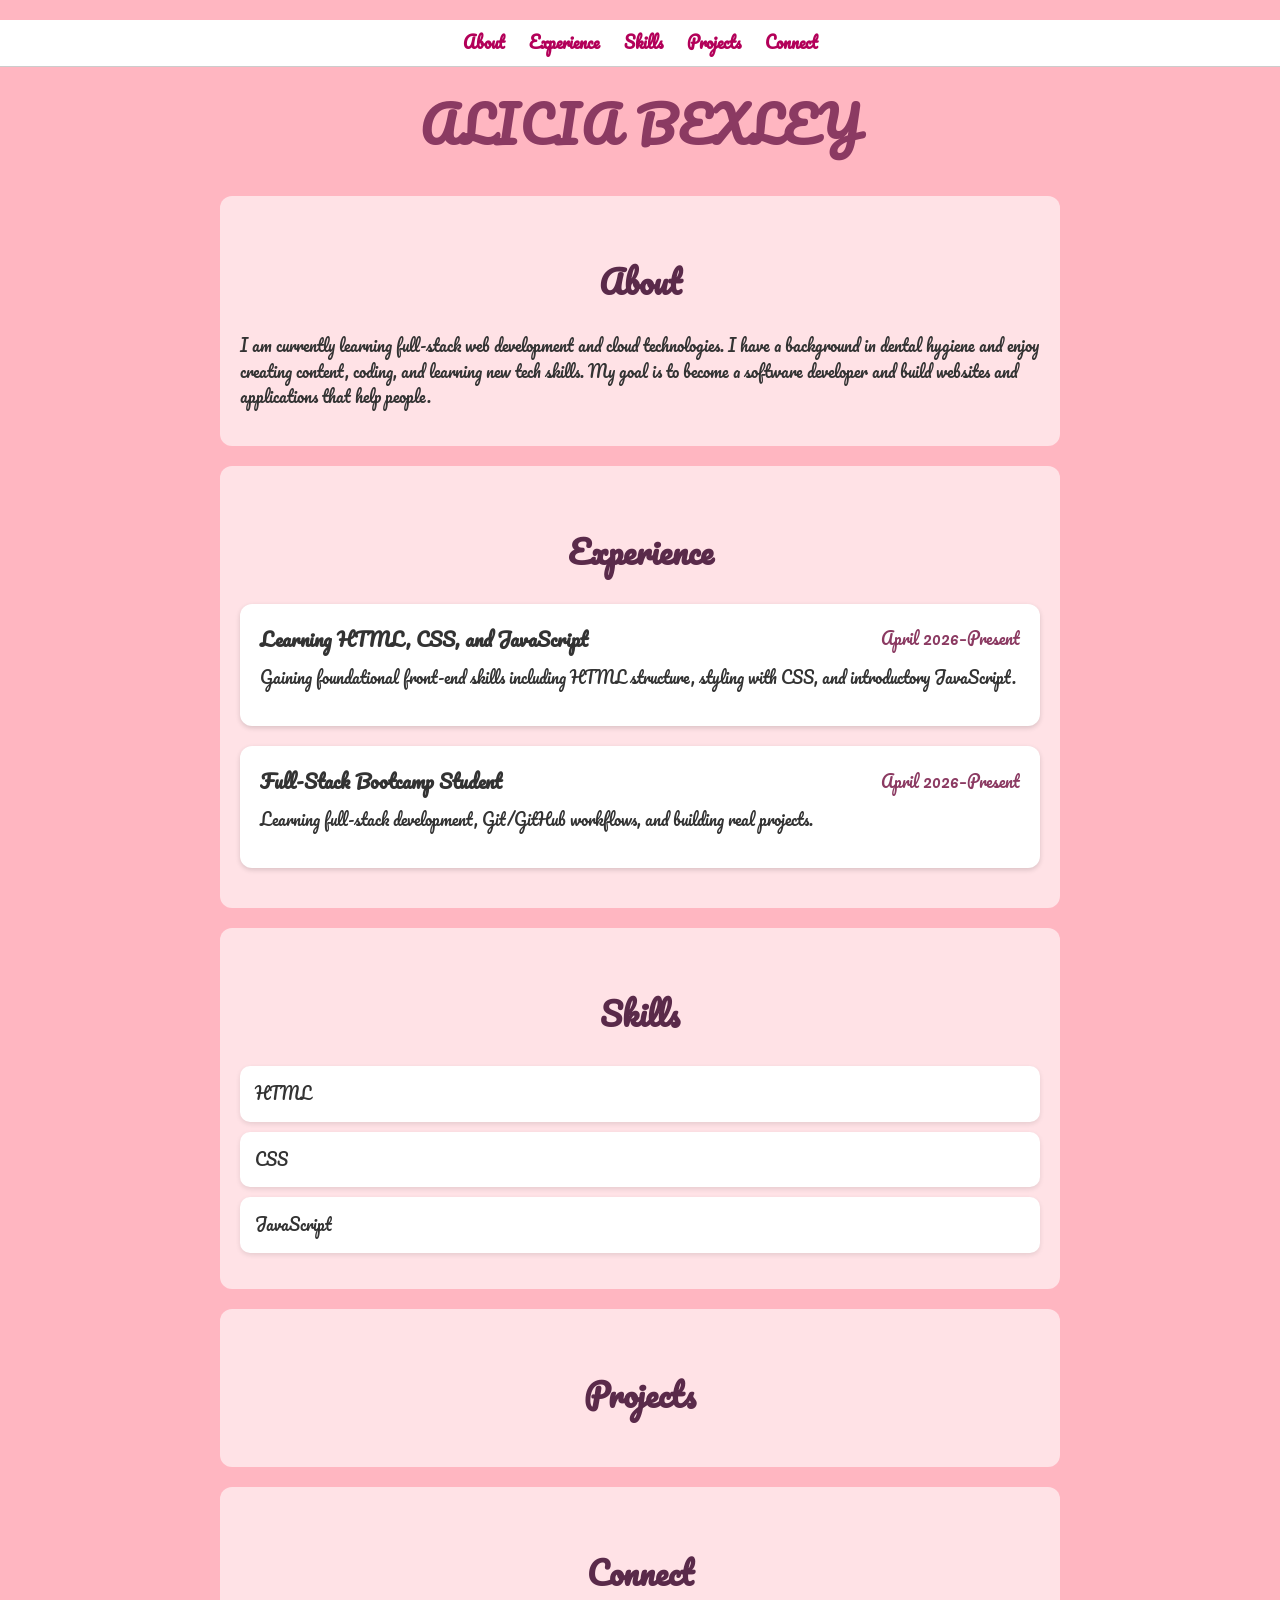
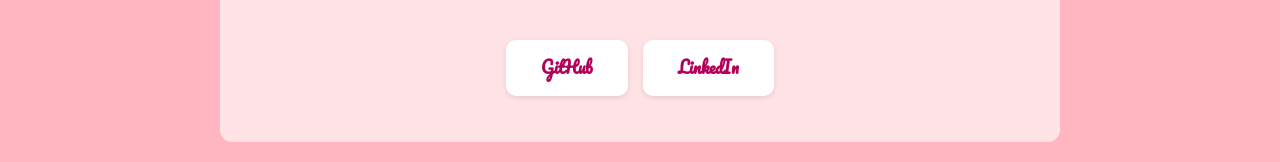
==== index.html @ 79ce957f "Merge pull request #2 from abexley/lesson-6 Lesson 6 Assignment" ====
<!DOCTYPE html>
<html lang="en">

<head>
    <title>Alicia Bexley's Portfolio</title>

    <meta charset="UTF-8">
    <meta name="viewport" content="width=device-width, initial-scale=1.0">
    <meta name="description" content="Portfolio webpage for Alicia Bexley">
    <link rel="stylesheet" href="css/index.css">
    <link href="https://fonts.googleapis.com/css2?family=Pacifico&display=swap" rel="stylesheet">
   

    
</head>

<body>

    <nav>
  <a href="#about">About</a>
  <a href="#experience">Experience</a>
  <a href="#skills">Skills</a>
  <a href="#projects">Projects</a>
  <a href="#connect">Connect</a>

</nav>
    
<h1>Alicia Bexley</h1>

    <section id="about">
        <h2>About</h2>
        <p>
            I am currently learning full-stack web development and cloud technologies.
            I have a background in dental hygiene and enjoy creating content, coding,
            and learning new tech skills. My goal is to become a software developer
            and build websites and applications that help people.
        </p>
    </section>

    <section id="experience">
  <h2>Experience</h2>

  <div class="experience-item">
    <div class="experience-top">
      <h3 class="job-title">Learning HTML, CSS, and JavaScript</h3>
      <span class="job-date">April 2026–Present</span>
    </div>
    <p class="job-description">
      Gaining foundational front-end skills including HTML structure, styling with CSS, and introductory JavaScript.
    </p>
  </div>

  <div class="experience-item">
    <div class="experience-top">
      <h3 class="job-title">Full-Stack Bootcamp Student</h3>
      <span class="job-date">April 2026–Present</span>
    </div>
    <p class="job-description">
      Learning full-stack development, Git/GitHub workflows, and building real projects.
    </p>
  </div>

    </section>

    <section id="skills">
        <h2>Skills</h2>
        <ul>
            <li>HTML</li>
            <li>CSS</li>
            <li>JavaScript</li>
          
        </ul>
    </section>

    <section id="projects">
        <h2>Projects</h2>

  <ul></ul>
</section>

    <section id="connect">
    <h2>Connect</h2>

    <ul>
        <li>
            <a href="https://github.com/abexley" target="_blank">
                GitHub
            </a>
        </li>
        <li>
            <a href="https://www.linkedin.com/in/alicia-bexley-3354b2248" target="_blank">
                LinkedIn
            </a>
        </li>
    </ul>
</section>


</body>

</html>
---- css/index.css ----
/* =========================
   GLOBAL STYLES
========================= */
html {
    scroll-behavior: smooth;
}

body {
    background-color: lightpink;
    color: #333;
    font-family: "Pacifico", cursive;
    margin: 0;
    padding: 0;
    line-height: 1.6;
}

/* =========================
   HEADINGS
========================= */

h1 {
    text-align: center;
    font-size: 3rem;
    font-weight: bold;
    color: #8b3a62;
    margin-top: 20px;
    font-family: "Pacifico", cursive;
    letter-spacing: 2px;
    text-transform: uppercase;
}

h2 {
    font-size: 2rem;
    font-weight: 600;
    color: #5a2a4a;
    margin-top: 40px;
    text-align: center;
}

/* =========================
   SECTIONS (spacing + layout)
========================= */

section {
    padding: 20px;
    margin: 20px auto;
    max-width: 800px;
    background-color: rgba(255, 255, 255, 0.6);
    border-radius: 12px;
}

/* =========================
   EXPERIENCE LIST STYLING
========================= */

ul {
    list-style-type: none;
    padding: 0;
}

ul li {
    background: white;
    margin-bottom: 10px;
    padding: 15px;
    border-radius: 10px;
    box-shadow: 0 2px 5px rgba(0,0,0,0.1);
}
/* =========================
   EXPERIENCE FLEXBOX LAYOUT
========================= */

.experience-item {
    background: white;
    padding: 20px;
    border-radius: 12px;
    margin-bottom: 20px;
    box-shadow: 0 2px 5px rgba(0,0,0,0.15);
}

/* Row layout: job title left, date right */
.experience-top {
    display: flex;
    justify-content: space-between;
    align-items: center;
}

/* Make title pretty */
.job-title {
    font-size: 1.2rem;
    font-weight: 700;
    margin: 0;
}

/* Make date align right */
.job-date {
    font-size: 1rem;
    color: #8b3a62;
}

/* Description under the flex row */
.job-description {
    margin-top: 10px;
    font-size: 1rem;
}
/* =========================
   LINKS (CONNECT SECTION)
========================= */

a {
    color: #b30059;
    text-decoration: none;
    font-weight: bold;
    margin: 5px;
}

a:hover {
    color: #ff2e93;
    text-decoration: underline;
}

/* =========================
   NAVIGATION BAR
========================= */

nav {
    text-align: center;
    margin: 20px 0;
}

nav a {
    margin: 0 10px;
}

nav {
    position: sticky;
    top: 0;
    background-color: white;
    padding: 10px;
    z-index: 1000;
    text-align: center;
    border-bottom: 1px solid #ccc;
}
/* =========================
   NAME STYLING (top of page)
========================= */


#connect {
    display: flex;
    flex-direction: column;
    align-items: center;
}

#connect a {
    margin: 10px;
    padding: 10px;
    background: white;
    border-radius: 8px;
}

#connect ul {
  display: flex;
  flex-direction: row;
  justify-content: center; /* centers items */
  gap: 15px; /* space between links */
  padding: 0;
  list-style: none;
}
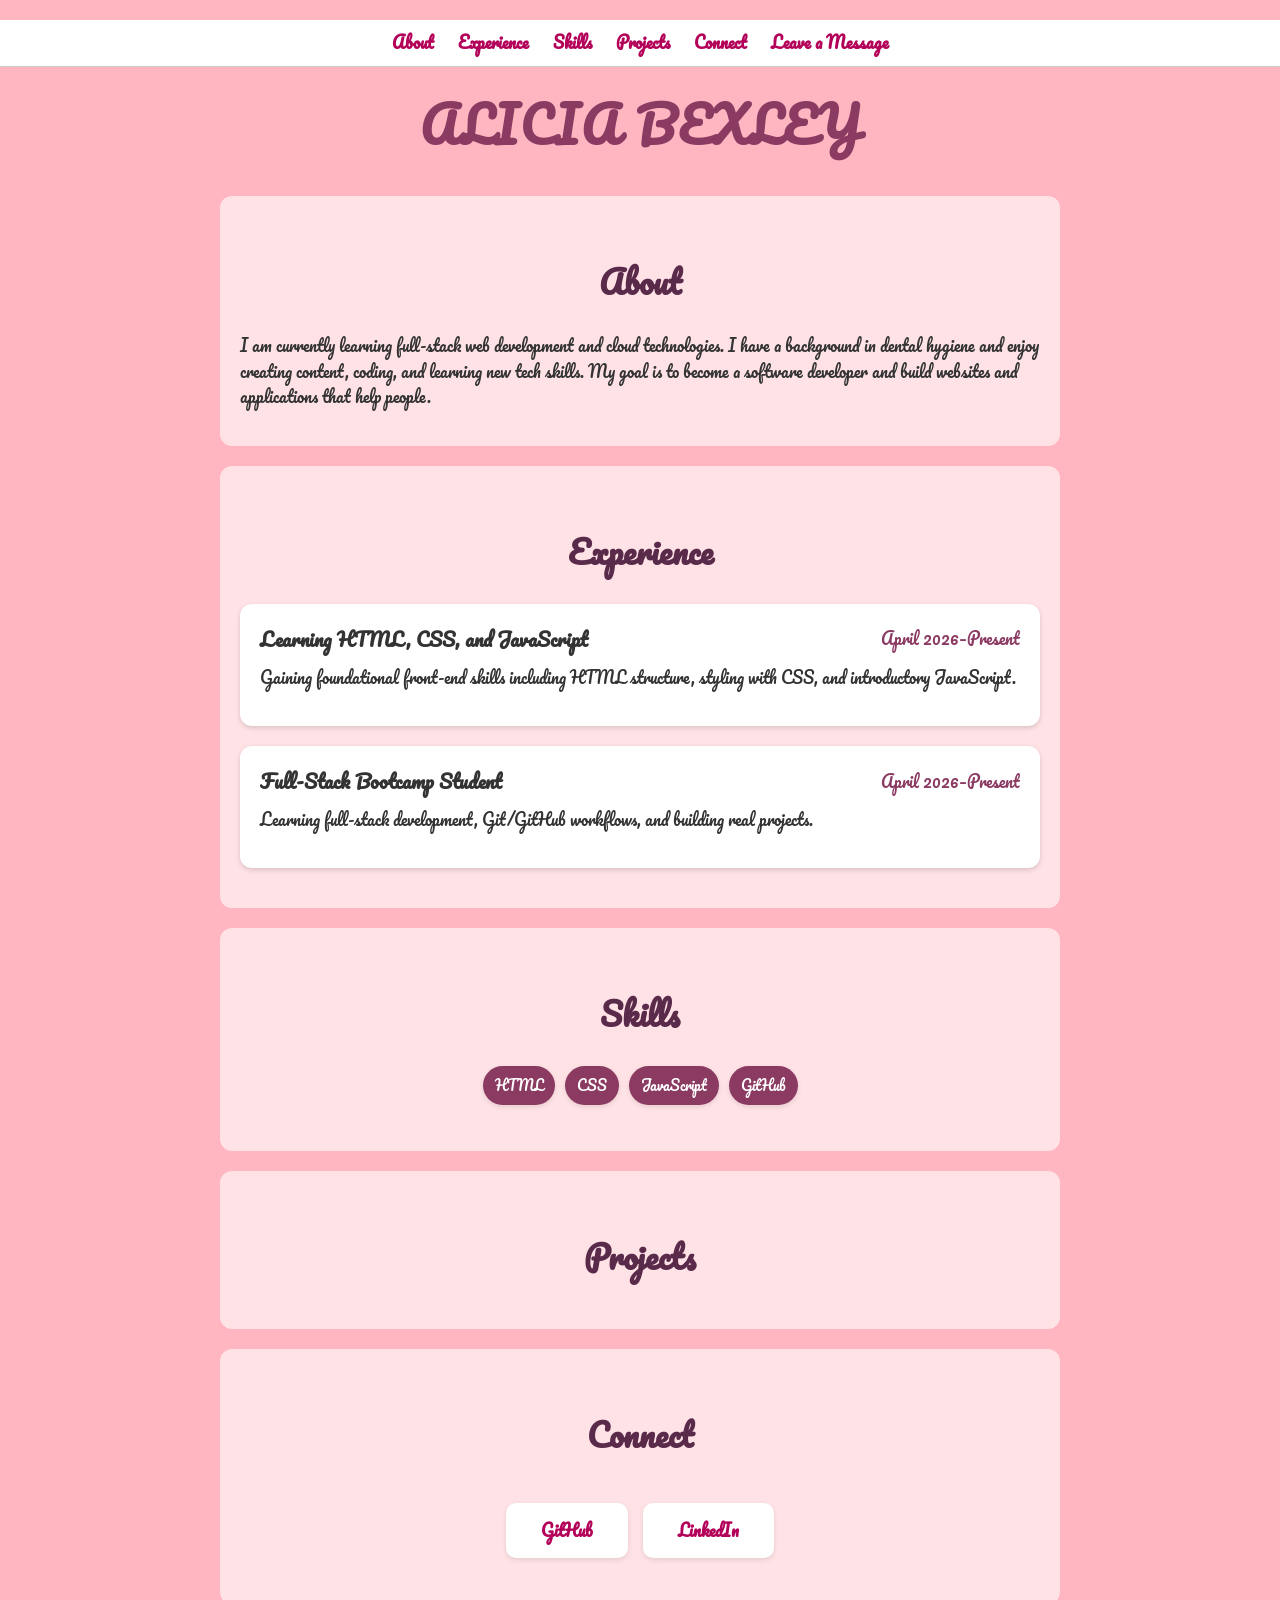
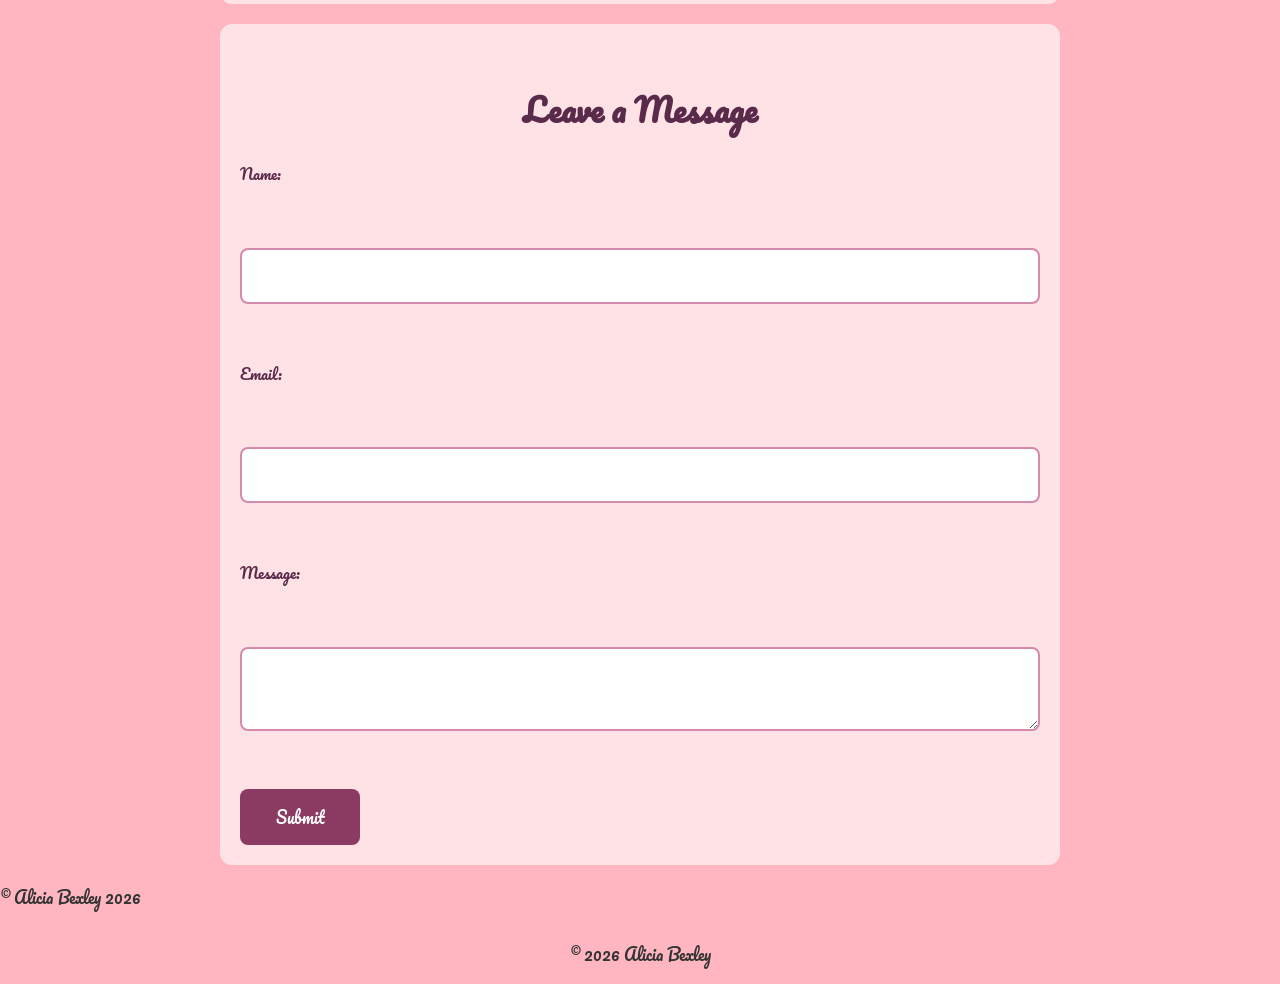
==== commit a11d5855: "add message form with edit and remove functionality" ====
--- a/index.html
+++ b/index.html
@@ -22,6 +22,7 @@
   <a href="#skills">Skills</a>
   <a href="#projects">Projects</a>
   <a href="#connect">Connect</a>
+  <a href="#leave-message">Leave a Message</a>
 
 </nav>
     
@@ -64,12 +65,7 @@
 
     <section id="skills">
         <h2>Skills</h2>
-        <ul>
-            <li>HTML</li>
-            <li>CSS</li>
-            <li>JavaScript</li>
-          
-        </ul>
+        <ul></ul>
     </section>
 
     <section id="projects">
@@ -95,7 +91,34 @@
     </ul>
 </section>
 
+<section id="leave-message">
+  <h2>Leave a Message</h2>
 
+  <form name="leave_message">
+    <label for="usersName">Name:</label><br>
+    <input type="text" name="usersName" id="usersName" required><br>
+
+    <label for="usersEmail">Email:</label><br>
+    <input type="email" name="usersEmail" id="usersEmail" required><br>
+
+    <label for="usersMessage">Message:</label><br>
+    <textarea name="usersMessage" id="usersMessage" required></textarea><br>
+
+    <button type="submit">Submit</button>
+  </form>
+</section>
+
+<section id="messages">
+  <h2>Messages</h2>
+  <ul></ul>
+</section>
+
+<script src="js/index.js"></script>
 </body>
+</html>
 
-</html>
+
+
+<footer id="connect">
+  <p>© 2026 Alicia Bexley</p>
+</footer>
--- a/css/index.css
+++ b/css/index.css
@@ -102,6 +102,31 @@
     margin-top: 10px;
     font-size: 1rem;
 }
+
+
+/* =========================
+   SKILLS LIST STYLING
+========================= */
+
+#skills ul {
+    display: flex;
+    flex-wrap: wrap;
+    justify-content: center;
+    gap: 10px;
+    padding: 0;
+    list-style: none;
+}
+
+/* =========================
+   SKILLS FLEXBOX STYLING
+========================= */
+#skills li {
+    background-color: #8b3a62;
+    color: white;
+    padding: 8px 12px;
+    border-radius: 20px;
+    font-size: 0.9rem;
+}
 /* =========================
    LINKS (CONNECT SECTION)
 ========================= */
@@ -167,5 +192,161 @@
   list-style: none;
 }
 
-
-
+/* =====================
+   MEDIA QUERIES
+===================== */
+@media (max-width: 600px) {
+    #skills ul {
+        justify-content: center;
+        gap: 8px;
+    }
+
+    #skills li {
+        font-size: 0.8rem;
+        padding: 6px 10px;
+    }
+}
+/* =========================
+   MESSAGE FORM STYLING
+========================= */
+#leave-message form {
+  display: flex;
+  flex-direction: column;
+  gap: 16px;
+}
+
+#leave-message label {
+  font-size: 0.95rem;
+  color: #5a2a4a;
+  margin-bottom: 4px;
+  display: block;
+}
+
+#leave-message input,
+#leave-message textarea {
+  width: 100%;
+  padding: 12px 14px;
+  border: 2px solid #d48aad;
+  border-radius: 8px;
+  font-family: "Pacifico", cursive;
+  font-size: 1rem;
+  background-color: #fff;
+  color: #333;
+  box-sizing: border-box;
+  transition: border-color 0.2s ease;
+}
+
+#messages input:focus,
+#messages textarea:focus {
+  outline: none;
+  border-color: #8b3a62;
+}
+
+#messages textarea {
+  min-height: 120px;
+  resize: vertical;
+}
+
+#leave-message form button[type="submit"] {
+  align-self: flex-start;
+  background-color: #8b3a62;
+  color: white;
+  border: none;
+  border-radius: 8px;
+  padding: 14px 28px;
+  font-family: "Pacifico", cursive;
+  font-size: 1rem;
+  cursor: pointer;
+  transition: background-color 0.2s ease;
+  min-width: 120px;
+  min-height: 48px;
+}
+
+#messages form button[type="submit"]:hover {
+  background-color: #b30059;
+}
+
+/* =========================
+   MESSAGE LIST ENTRIES
+========================= */
+#messages ul li {
+  display: flex;
+  flex-wrap: wrap;
+  align-items: center;
+  gap: 10px;
+  justify-content: space-between;
+}
+
+#messages ul li a {
+  font-weight: bold;
+  color: #8b3a62;
+}
+
+#messages ul li span {
+  flex: 1;
+  min-width: 100px;
+}
+
+#messages ul li button {
+  background-color: #c0395a;
+  color: white;
+  border: none;
+  border-radius: 6px;
+  padding: 8px 16px;
+  font-size: 0.9rem;
+  cursor: pointer;
+  min-width: 80px;
+  min-height: 44px;
+  transition: background-color 0.2s ease;
+  font-family: "Pacifico", cursive;
+}
+
+#messages ul li button:hover {
+  background-color: #8b0000;
+}
+
+/* =========================
+   MEDIA QUERIES — FORM
+========================= */
+@media (max-width: 600px) {
+  #messages input,
+  #messages textarea {
+    font-size: 1rem;   /* To prevent the iOS auto-zoom (must be ≥16px equivalent) */
+    padding: 14px;
+  }
+
+  #messages form button[type="submit"] {
+    width: 100%;
+    padding: 16px;
+    font-size: 1.1rem;
+  }
+
+  #messages ul li button {
+    width: 100%;
+    padding: 12px;
+    font-size: 1rem;
+  }
+}
+/* =========================
+   EDIT BUTTON & INLINE EDIT
+========================= */
+/* Edit input field */
+#messages ul li input.edit-input {
+  flex: 1;
+  padding: 6px 10px;
+  border: 2px solid #d48aad;
+  border-radius: 6px;
+  font-family: "Pacifico", cursive;
+  font-size: 0.9rem;
+  color: #333;
+  min-width: 100px;
+}
+
+/* Edit button */
+#messages ul li button:first-of-type {
+  background-color: #8b3a62;
+}
+
+#messages ul li button:first-of-type:hover {
+  background-color: #5a2a4a;
+}
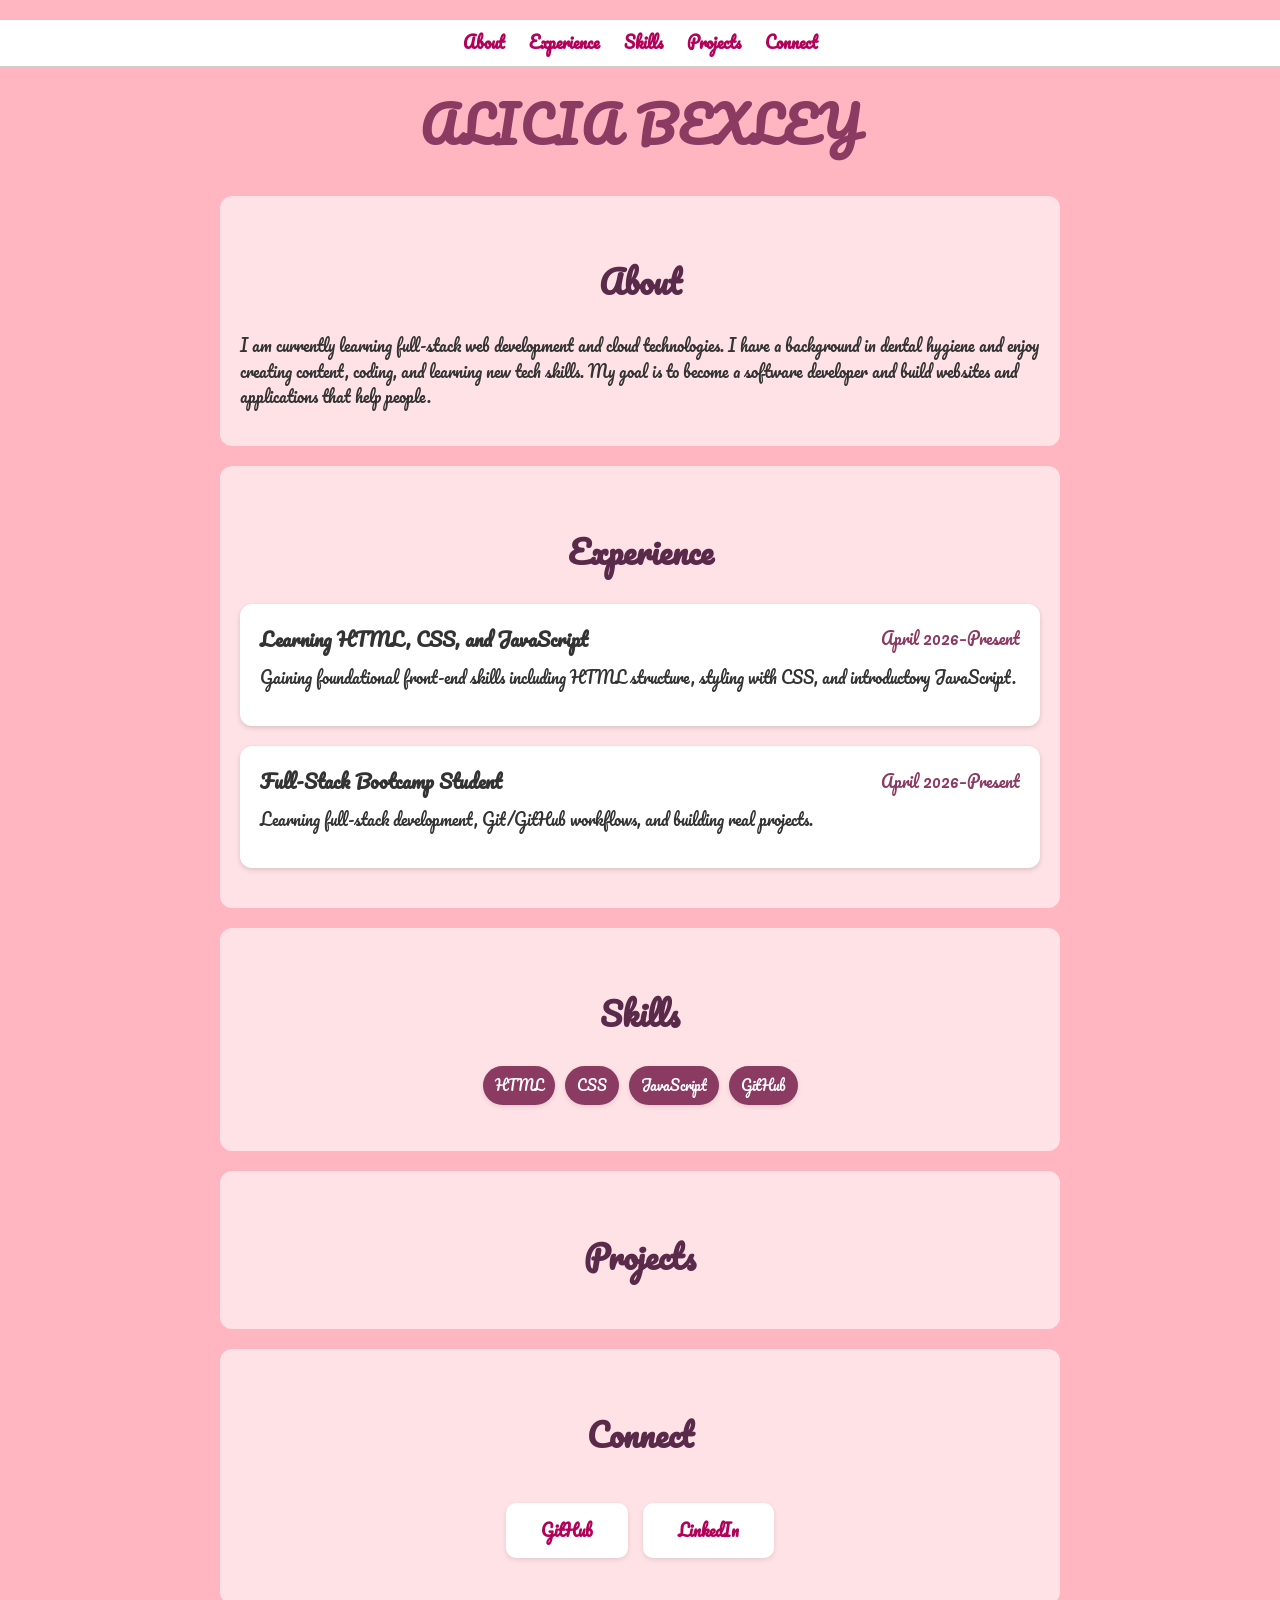
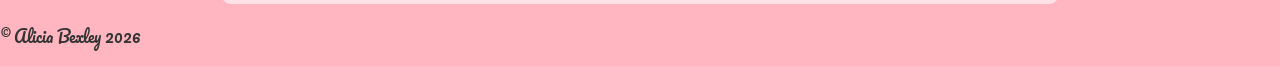
==== commit f1bd55ad: "Merge pull request #3 from abexley/lesson-7 Lesson 7" ====
--- a/index.html
+++ b/index.html
@@ -22,7 +22,6 @@
   <a href="#skills">Skills</a>
   <a href="#projects">Projects</a>
   <a href="#connect">Connect</a>
-  <a href="#leave-message">Leave a Message</a>
 
 </nav>
     
@@ -65,7 +64,7 @@
 
     <section id="skills">
         <h2>Skills</h2>
-        <ul></ul>
+      <ul></ul>
     </section>
 
     <section id="projects">
@@ -91,34 +90,7 @@
     </ul>
 </section>
 
-<section id="leave-message">
-  <h2>Leave a Message</h2>
-
-  <form name="leave_message">
-    <label for="usersName">Name:</label><br>
-    <input type="text" name="usersName" id="usersName" required><br>
-
-    <label for="usersEmail">Email:</label><br>
-    <input type="email" name="usersEmail" id="usersEmail" required><br>
-
-    <label for="usersMessage">Message:</label><br>
-    <textarea name="usersMessage" id="usersMessage" required></textarea><br>
-
-    <button type="submit">Submit</button>
-  </form>
-</section>
-
-<section id="messages">
-  <h2>Messages</h2>
-  <ul></ul>
-</section>
-
 <script src="js/index.js"></script>
 </body>
 </html>
 
-
-
-<footer id="connect">
-  <p>© 2026 Alicia Bexley</p>
-</footer>
--- a/css/index.css
+++ b/css/index.css
@@ -102,8 +102,6 @@
     margin-top: 10px;
     font-size: 1rem;
 }
-
-
 /* =========================
    SKILLS LIST STYLING
 ========================= */
@@ -206,147 +204,4 @@
         padding: 6px 10px;
     }
 }
-/* =========================
-   MESSAGE FORM STYLING
-========================= */
-#leave-message form {
-  display: flex;
-  flex-direction: column;
-  gap: 16px;
-}
-
-#leave-message label {
-  font-size: 0.95rem;
-  color: #5a2a4a;
-  margin-bottom: 4px;
-  display: block;
-}
-
-#leave-message input,
-#leave-message textarea {
-  width: 100%;
-  padding: 12px 14px;
-  border: 2px solid #d48aad;
-  border-radius: 8px;
-  font-family: "Pacifico", cursive;
-  font-size: 1rem;
-  background-color: #fff;
-  color: #333;
-  box-sizing: border-box;
-  transition: border-color 0.2s ease;
-}
-
-#messages input:focus,
-#messages textarea:focus {
-  outline: none;
-  border-color: #8b3a62;
-}
-
-#messages textarea {
-  min-height: 120px;
-  resize: vertical;
-}
-
-#leave-message form button[type="submit"] {
-  align-self: flex-start;
-  background-color: #8b3a62;
-  color: white;
-  border: none;
-  border-radius: 8px;
-  padding: 14px 28px;
-  font-family: "Pacifico", cursive;
-  font-size: 1rem;
-  cursor: pointer;
-  transition: background-color 0.2s ease;
-  min-width: 120px;
-  min-height: 48px;
-}
-
-#messages form button[type="submit"]:hover {
-  background-color: #b30059;
-}
-
-/* =========================
-   MESSAGE LIST ENTRIES
-========================= */
-#messages ul li {
-  display: flex;
-  flex-wrap: wrap;
-  align-items: center;
-  gap: 10px;
-  justify-content: space-between;
-}
-
-#messages ul li a {
-  font-weight: bold;
-  color: #8b3a62;
-}
-
-#messages ul li span {
-  flex: 1;
-  min-width: 100px;
-}
-
-#messages ul li button {
-  background-color: #c0395a;
-  color: white;
-  border: none;
-  border-radius: 6px;
-  padding: 8px 16px;
-  font-size: 0.9rem;
-  cursor: pointer;
-  min-width: 80px;
-  min-height: 44px;
-  transition: background-color 0.2s ease;
-  font-family: "Pacifico", cursive;
-}
-
-#messages ul li button:hover {
-  background-color: #8b0000;
-}
-
-/* =========================
-   MEDIA QUERIES — FORM
-========================= */
-@media (max-width: 600px) {
-  #messages input,
-  #messages textarea {
-    font-size: 1rem;   /* To prevent the iOS auto-zoom (must be ≥16px equivalent) */
-    padding: 14px;
-  }
-
-  #messages form button[type="submit"] {
-    width: 100%;
-    padding: 16px;
-    font-size: 1.1rem;
-  }
-
-  #messages ul li button {
-    width: 100%;
-    padding: 12px;
-    font-size: 1rem;
-  }
-}
-/* =========================
-   EDIT BUTTON & INLINE EDIT
-========================= */
-/* Edit input field */
-#messages ul li input.edit-input {
-  flex: 1;
-  padding: 6px 10px;
-  border: 2px solid #d48aad;
-  border-radius: 6px;
-  font-family: "Pacifico", cursive;
-  font-size: 0.9rem;
-  color: #333;
-  min-width: 100px;
-}
-
-/* Edit button */
-#messages ul li button:first-of-type {
-  background-color: #8b3a62;
-}
-
-#messages ul li button:first-of-type:hover {
-  background-color: #5a2a4a;
-}
+
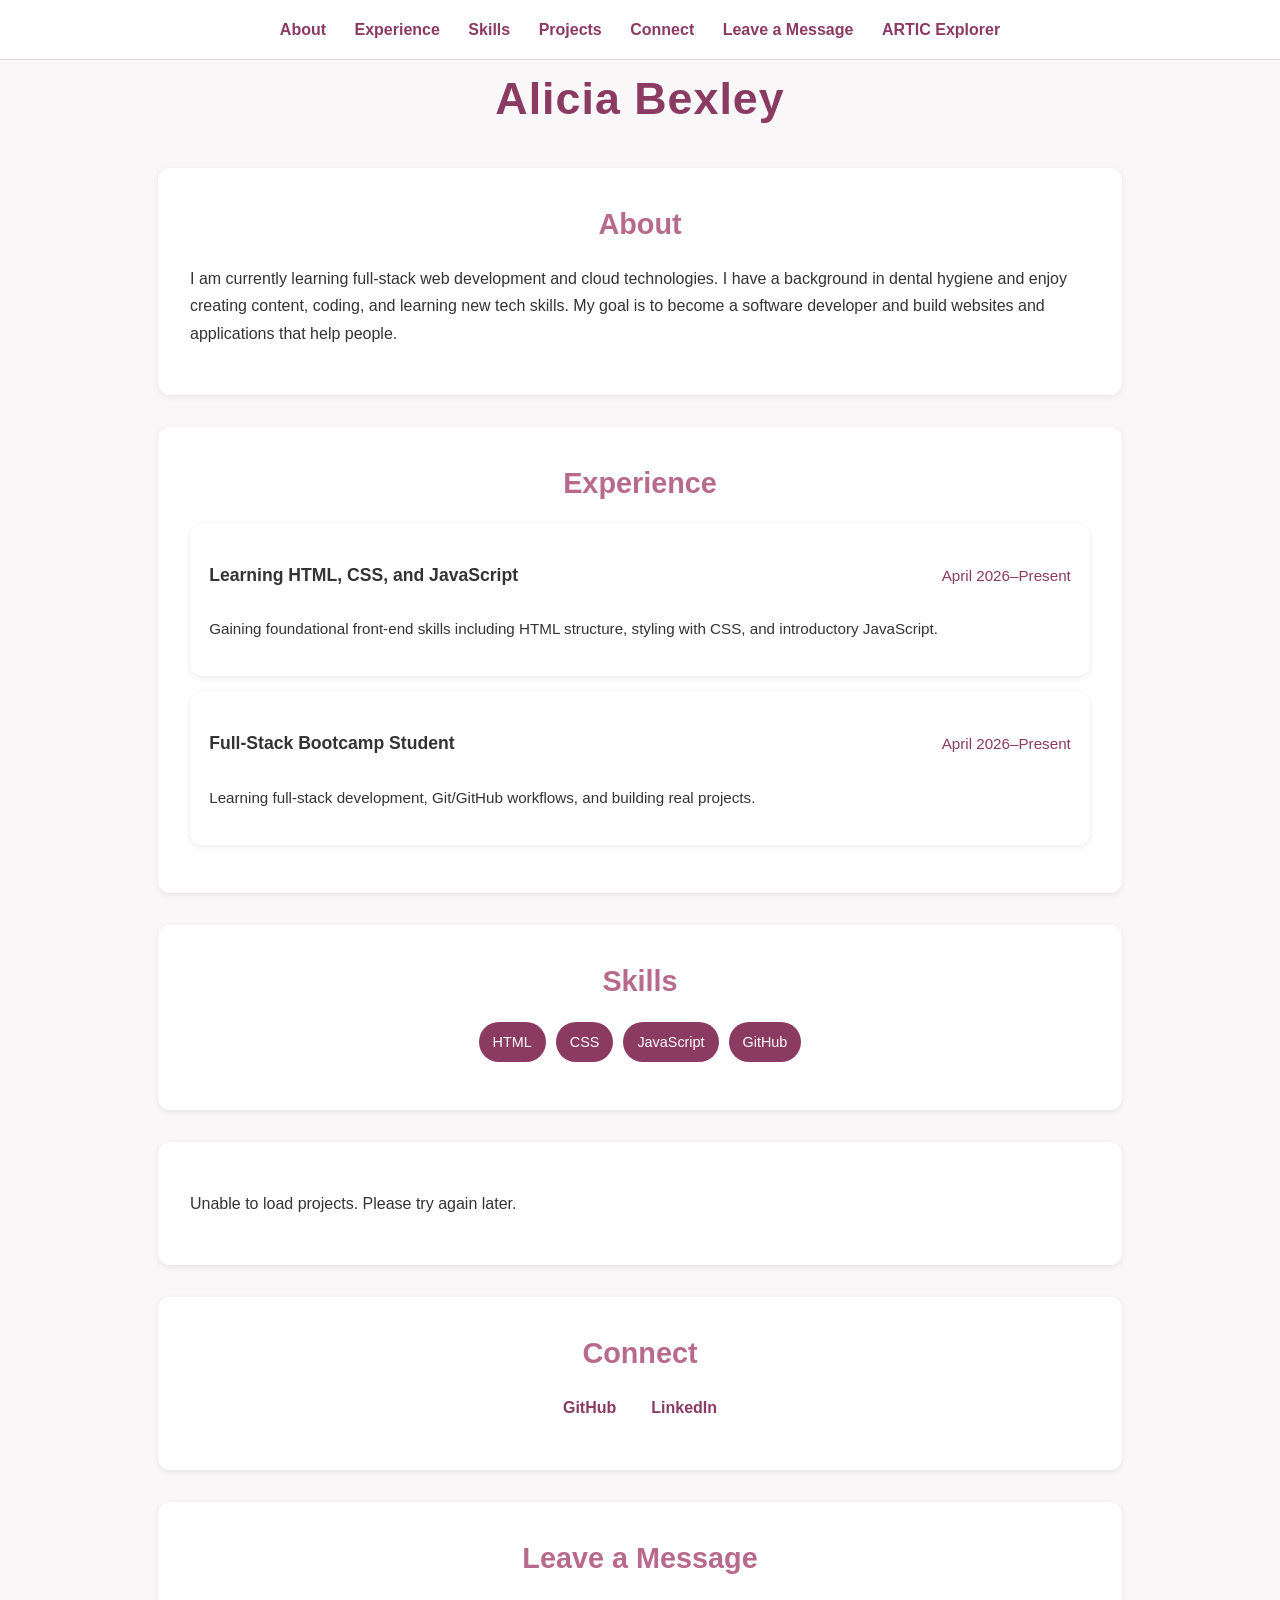
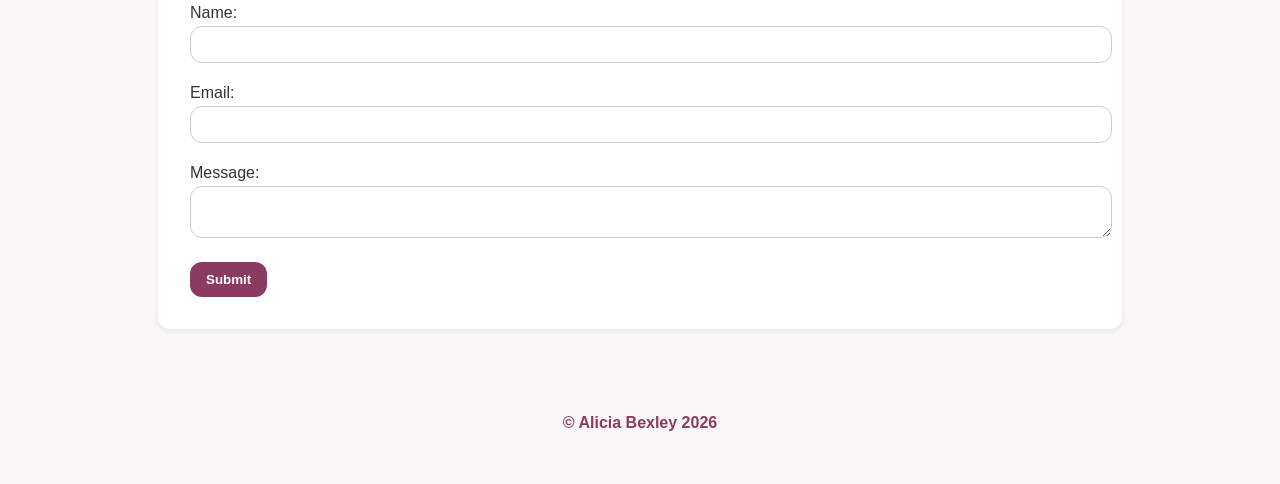
==== commit 9dab1c57: "Complete ARTIC Explorer project" ====
--- a/index.html
+++ b/index.html
@@ -22,6 +22,9 @@
   <a href="#skills">Skills</a>
   <a href="#projects">Projects</a>
   <a href="#connect">Connect</a>
+  <a href="#leave-message">Leave a Message</a>
+  <a href="artic-explorer/index.html">ARTIC Explorer</a>
+
 
 </nav>
     
@@ -90,6 +93,28 @@
     </ul>
 </section>
 
+<section id="leave-message">
+    <h2>Leave a Message</h2>
+
+    <form name="leave_message">
+        <label for="usersName">Name:</label>
+        <input type="text" name="usersName" required>
+
+        <label for="usersEmail">Email:</label>
+        <input type="email" name="usersEmail" required>
+
+        <label for="usersMessage">Message:</label>
+        <textarea name="usersMessage" required></textarea>
+
+        <button type="submit">Submit</button>
+    </form>
+</section>
+
+<section id="messages">
+    <h2>Messages</h2>
+    <ul></ul>
+</section>
+
 <script src="js/index.js"></script>
 </body>
 </html>
--- a/css/index.css
+++ b/css/index.css
@@ -1,207 +1,298 @@
-/* =========================
-   GLOBAL STYLES
-========================= */
+/* =========================================================
+    Color and Font Settings
+   ========================================================= */
+:root {
+    --bg: #faf7f9;
+    --card-bg: #ffffff;
+    --accent: #8b3a62;
+    --accent-light: #b86a8c;
+    --text: #333;
+    --radius: 12px;
+    --shadow: 0 2px 6px rgba(0,0,0,0.08);
+    --max-width: 900px;
+
+    --font-body: "Inter", sans-serif;
+    --font-heading: "Poppins", sans-serif;
+}
+
+/* =========================================================
+    BASE STYLES
+   ========================================================= */
 html {
     scroll-behavior: smooth;
 }
 
 body {
-    background-color: lightpink;
-    color: #333;
-    font-family: "Pacifico", cursive;
     margin: 0;
     padding: 0;
-    line-height: 1.6;
-}
-
-/* =========================
-   HEADINGS
-========================= */
+    background: var(--bg);
+    color: var(--text);
+    font-family: var(--font-body);
+    line-height: 1.7;
+}
+
+/* =========================================================
+   TYPOGRAPHY
+   ========================================================= */
+h1, h2 {
+    text-align: center;
+    margin: 0 0 1rem;
+    font-family: var(--font-heading);
+    font-weight: 700;
+}
 
 h1 {
-    text-align: center;
-    font-size: 3rem;
-    font-weight: bold;
-    color: #8b3a62;
-    margin-top: 20px;
-    font-family: "Pacifico", cursive;
-    letter-spacing: 2px;
-    text-transform: uppercase;
+    font-size: 2.8rem;
+    color: var(--accent);
+    letter-spacing: 1px;
 }
 
 h2 {
-    font-size: 2rem;
-    font-weight: 600;
-    color: #5a2a4a;
-    margin-top: 40px;
-    text-align: center;
-}
-
-/* =========================
-   SECTIONS (spacing + layout)
-========================= */
-
-section {
-    padding: 20px;
-    margin: 20px auto;
-    max-width: 800px;
-    background-color: rgba(255, 255, 255, 0.6);
-    border-radius: 12px;
-}
-
-/* =========================
-   EXPERIENCE LIST STYLING
-========================= */
-
-ul {
-    list-style-type: none;
-    padding: 0;
-}
-
-ul li {
-    background: white;
-    margin-bottom: 10px;
-    padding: 15px;
-    border-radius: 10px;
-    box-shadow: 0 2px 5px rgba(0,0,0,0.1);
-}
-/* =========================
-   EXPERIENCE FLEXBOX LAYOUT
-========================= */
-
-.experience-item {
-    background: white;
-    padding: 20px;
-    border-radius: 12px;
-    margin-bottom: 20px;
-    box-shadow: 0 2px 5px rgba(0,0,0,0.15);
-}
-
-/* Row layout: job title left, date right */
-.experience-top {
-    display: flex;
-    justify-content: space-between;
-    align-items: center;
-}
-
-/* Make title pretty */
-.job-title {
-    font-size: 1.2rem;
-    font-weight: 700;
-    margin: 0;
-}
-
-/* Make date align right */
-.job-date {
-    font-size: 1rem;
-    color: #8b3a62;
-}
-
-/* Description under the flex row */
-.job-description {
-    margin-top: 10px;
-    font-size: 1rem;
-}
-/* =========================
-   SKILLS LIST STYLING
-========================= */
-
-#skills ul {
-    display: flex;
-    flex-wrap: wrap;
-    justify-content: center;
-    gap: 10px;
-    padding: 0;
-    list-style: none;
-}
-
-/* =========================
-   SKILLS FLEXBOX STYLING
-========================= */
-#skills li {
-    background-color: #8b3a62;
-    color: white;
-    padding: 8px 12px;
-    border-radius: 20px;
-    font-size: 0.9rem;
-}
-/* =========================
-   LINKS (CONNECT SECTION)
-========================= */
-
-a {
-    color: #b30059;
-    text-decoration: none;
-    font-weight: bold;
-    margin: 5px;
-}
-
-a:hover {
-    color: #ff2e93;
-    text-decoration: underline;
-}
-
-/* =========================
-   NAVIGATION BAR
-========================= */
-
-nav {
-    text-align: center;
-    margin: 20px 0;
-}
-
-nav a {
-    margin: 0 10px;
-}
-
+    font-size: 1.8rem;
+    color: var(--accent-light);
+}
+
+/* =========================================================
+   NAVIGATION 
+   ========================================================= */
 nav {
     position: sticky;
     top: 0;
-    background-color: white;
+    background: white;
+    padding: 1rem;
+    border-bottom: 1px solid #ddd;
+    text-align: center;
+    z-index: 100;
+}
+
+nav a {
+    margin: 0 12px;
+    color: var(--accent);
+    font-weight: 600;
+    text-decoration: none;
+}
+
+nav a:hover {
+    color: var(--accent-light);
+}
+
+/* =========================================================
+   SECTION LAYOUT 
+   ========================================================= */
+section {
+    max-width: var(--max-width);
+    margin: 2rem auto;
+    padding: 2rem;
+    background: var(--card-bg);
+    border-radius: var(--radius);
+    box-shadow: var(--shadow);
+}
+
+/* =========================================================
+   ABOUT SECTION (
+   ========================================================= */
+.profile-wrapper {
+    display: flex;
+    justify-content: center;
+    margin-bottom: 1rem;
+}
+
+.profile-wrapper img {
+    width: 160px;
+    height: 160px;
+    border-radius: 50%;
+    object-fit: cover;
+    border: 4px solid var(--accent);
+    box-shadow: var(--shadow);
+}
+
+/* =========================================================
+   EXPERIENCE SECTION 
+   ========================================================= */
+.experience-item {
+    background: var(--card-bg);
+    padding: 1.2rem;
+    border-radius: var(--radius);
+    box-shadow: var(--shadow);
+    margin-bottom: 1rem;
+}
+
+.experience-top {
+    display: flex;
+    justify-content: space-between;
+    align-items: center;
+}
+
+.job-title {
+    font-weight: 600;
+    font-size: 1.1rem;
+}
+
+.job-date {
+    color: var(--accent);
+    font-size: 0.95rem;
+}
+
+.job-description {
+    margin-top: 0.5rem;
+    font-size: 0.95rem;
+}
+
+/* =========================================================
+   SKILLS SECTION 
+   ========================================================= */
+#skills ul {
+    display: flex;
+    flex-wrap: wrap;
+    gap: 10px;
+    justify-content: center;
+    padding: 0;
+    list-style: none;
+}
+
+#skills li {
+    background: var(--accent);
+    color: white;
+    padding: 8px 14px;
+    border-radius: 20px;
+    font-size: 0.9rem;
+}
+
+/* =========================================================
+   PROJECTS SECTION (Rubric: API inserts repos)
+   ========================================================= */
+#projects ul {
+    list-style: none;
+    padding: 0;
+    display: flex;
+    flex-wrap: wrap;
+    gap: 1.2rem;
+    justify-content: center;
+}
+
+#projects li {
+    width: 260px;
+    background: var(--card-bg);
+    border-radius: var(--radius);
+    padding: 1rem;
+    box-shadow: var(--shadow);
+    transition: 0.2s ease;
+}
+
+#projects li:hover {
+    transform: translateY(-4px);
+    box-shadow: 0 4px 12px rgba(0,0,0,0.12);
+}
+
+#projects a {
+    color: #0366d6;
+    font-weight: 600;
+    text-decoration: none;
+}
+
+#projects a:hover {
+    text-decoration: underline;
+}
+
+/* =========================================================
+   LEAVE A MESSAGE SECTION 
+   ========================================================= */
+form input,
+form textarea {
+    width: 100%;
     padding: 10px;
-    z-index: 1000;
+    border-radius: var(--radius);
+    border: 1px solid #ccc;
+    margin-bottom: 1rem;
+    font-family: var(--font-body);
+}
+
+form button {
+    background: var(--accent);
+    color: white;
+    padding: 10px 16px;
+    border: none;
+    border-radius: var(--radius);
+    cursor: pointer;
+    font-weight: 600;
+}
+
+form button:hover {
+    background: var(--accent-light);
+}
+
+#messages-list {
+    list-style: none;
+    padding: 0;
+    margin-top: 1.5rem;
+}
+
+.message-item {
+    background: var(--card-bg);
+    padding: 1rem;
+    border-radius: var(--radius);
+    box-shadow: var(--shadow);
+    margin-bottom: 1rem;
+}
+
+.message-item a {
+    color: var(--accent);
+    font-weight: 600;
+}
+
+.message-item button {
+    margin-top: 0.5rem;
+    background: #d9534f;
+    color: white;
+    border: none;
+    padding: 6px 10px;
+    border-radius: var(--radius);
+    cursor: pointer;
+}
+
+.message-item button:hover {
+    background: #c9302c;
+}
+
+/* =========================================================
+   CONNECT SECTION 
+   ========================================================= */
+#connect ul {
+    display: flex;
+    justify-content: center;
+    gap: 15px;
+    padding: 0;
+    list-style: none;
+}
+
+#connect a {
+    background: white;
+    padding: 10px;
+    border-radius: var(--radius);
+    color: var(--accent);
+    font-weight: 600;
+    text-decoration: none;
+}
+
+#connect a:hover {
+    color: var(--accent-light);
+}
+
+/* =========================================================
+   FOOTER 
+   ========================================================= */
+footer {
     text-align: center;
-    border-bottom: 1px solid #ccc;
-}
-/* =========================
-   NAME STYLING (top of page)
-========================= */
-
-
-#connect {
-    display: flex;
-    flex-direction: column;
-    align-items: center;
-}
-
-#connect a {
-    margin: 10px;
-    padding: 10px;
-    background: white;
-    border-radius: 8px;
-}
-
-#connect ul {
-  display: flex;
-  flex-direction: row;
-  justify-content: center; /* centers items */
-  gap: 15px; /* space between links */
-  padding: 0;
-  list-style: none;
-}
-
-/* =====================
-   MEDIA QUERIES
-===================== */
+    padding: 2rem;
+    color: var(--accent);
+    font-weight: 600;
+}
+
+/* =========================================================
+   RESPONSIVE DESIGN
+   ========================================================= */
 @media (max-width: 600px) {
-    #skills ul {
-        justify-content: center;
-        gap: 8px;
-    }
-
-    #skills li {
-        font-size: 0.8rem;
-        padding: 6px 10px;
-    }
-}
-
+    h1 { font-size: 2.2rem; }
+    section { padding: 1.5rem; }
+    #projects li { width: 100%; }
+}
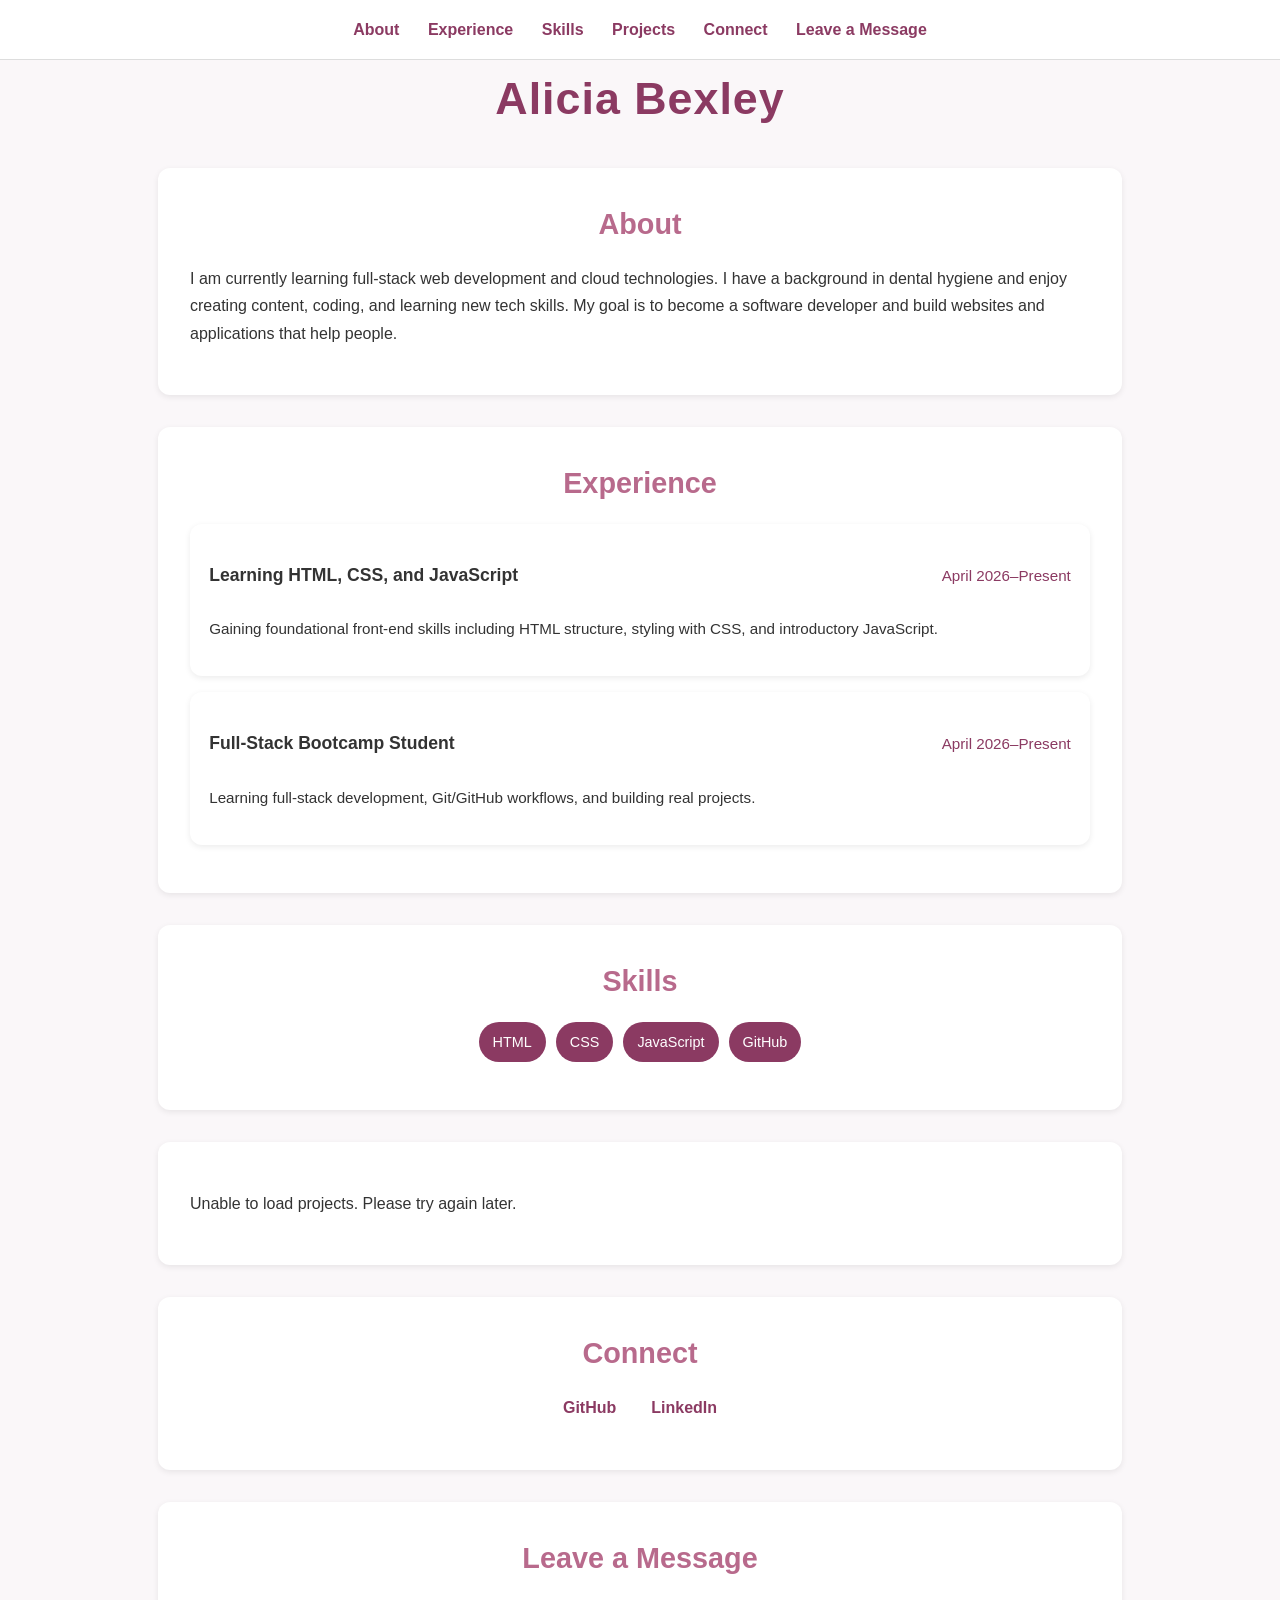
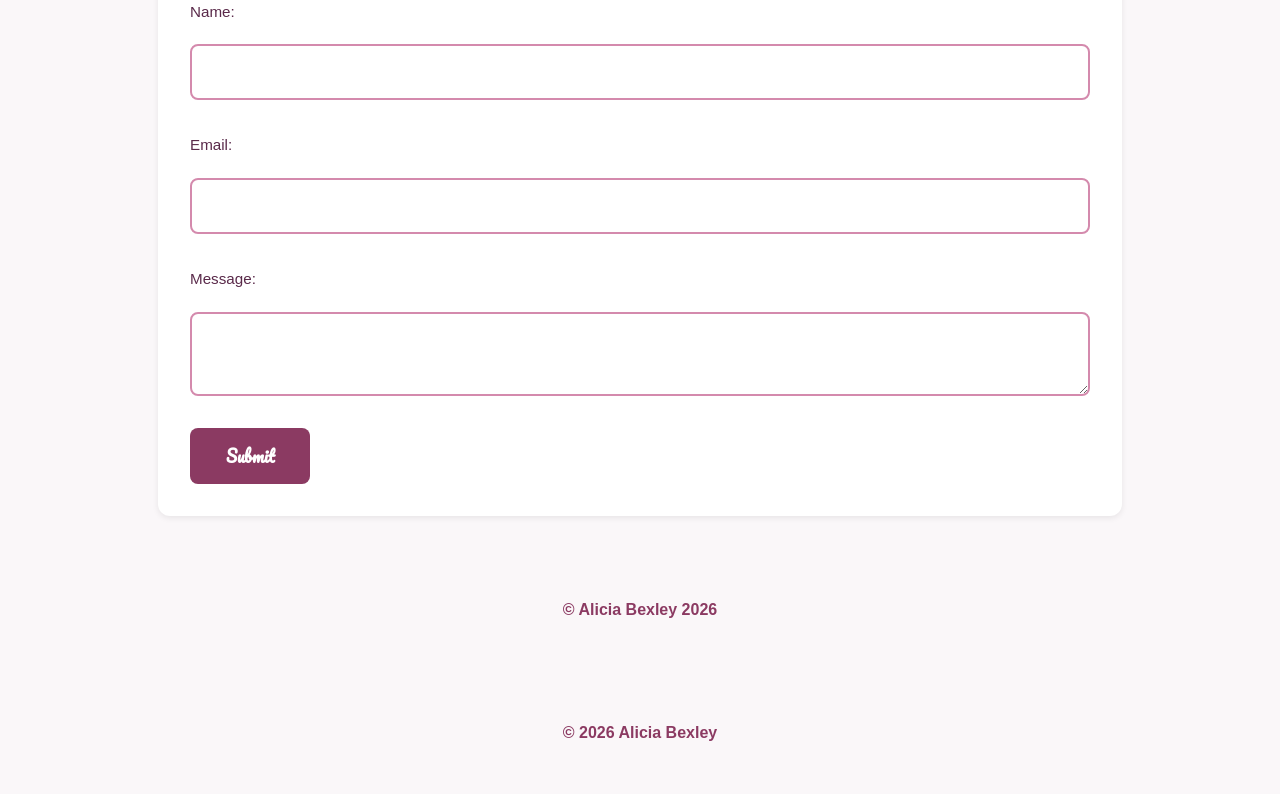
==== commit 9f1d101d: "Merge branch 'main' into lesson-8" ====
--- a/index.html
+++ b/index.html
@@ -23,8 +23,6 @@
   <a href="#projects">Projects</a>
   <a href="#connect">Connect</a>
   <a href="#leave-message">Leave a Message</a>
-  <a href="artic-explorer/index.html">ARTIC Explorer</a>
-
 
 </nav>
     
@@ -119,3 +117,8 @@
 </body>
 </html>
 
+
+
+<footer id="connect">
+  <p>© 2026 Alicia Bexley</p>
+</footer>
--- a/css/index.css
+++ b/css/index.css
@@ -287,7 +287,140 @@
     color: var(--accent);
     font-weight: 600;
 }
-
+/* =========================
+   MESSAGE FORM STYLING
+========================= */
+#leave-message form {
+  display: flex;
+  flex-direction: column;
+  gap: 16px;
+}
+
+#leave-message label {
+  font-size: 0.95rem;
+  color: #5a2a4a;
+  margin-bottom: 4px;
+  display: block;
+}
+
+#leave-message input,
+#leave-message textarea {
+  width: 100%;
+  padding: 12px 14px;
+  border: 2px solid #d48aad;
+  border-radius: 8px;
+  font-family: "Pacifico", cursive;
+  font-size: 1rem;
+  background-color: #fff;
+  color: #333;
+  box-sizing: border-box;
+  transition: border-color 0.2s ease;
+}
+
+#messages input:focus,
+#messages textarea:focus {
+  outline: none;
+  border-color: #8b3a62;
+}
+
+#messages textarea {
+  min-height: 120px;
+  resize: vertical;
+}
+
+#leave-message form button[type="submit"] {
+  align-self: flex-start;
+  background-color: #8b3a62;
+  color: white;
+  border: none;
+  border-radius: 8px;
+  padding: 14px 28px;
+  font-family: "Pacifico", cursive;
+  font-size: 1rem;
+  cursor: pointer;
+  transition: background-color 0.2s ease;
+  min-width: 120px;
+  min-height: 48px;
+}
+
+#messages ul li {
+  display: flex;
+  flex-wrap: wrap;
+  align-items: center;
+  gap: 10px;
+  justify-content: space-between;
+}
+
+#messages ul li a {
+  font-weight: bold;
+  color: #8b3a62;
+}
+
+#messages ul li span {
+  flex: 1;
+  min-width: 100px;
+}
+
+#messages ul li button {
+  background-color: #c0395a;
+  color: white;
+  border: none;
+  border-radius: 6px;
+  padding: 8px 16px;
+  font-size: 0.9rem;
+  cursor: pointer;
+  min-width: 80px;
+  min-height: 44px;
+  transition: background-color 0.2s ease;
+  font-family: "Pacifico", cursive;
+}
+
+#messages ul li button:hover {
+  background-color: #8b0000;
+}
+
+/* =========================
+   MEDIA QUERIES — FORM
+@media (max-width: 600px) {
+  #messages input,
+  #messages textarea {
+    font-size: 1rem;   /* To prevent the iOS auto-zoom (must be ≥16px equivalent) */
+    padding: 14px;
+  }
+
+  #messages form button[type="submit"] {
+    width: 100%;
+    padding: 16px;
+    font-size: 1.1rem;
+  }
+
+  #messages ul li button {
+    width: 100%;
+    padding: 12px;
+    font-size: 1rem;
+  }
+}
+/* =========================
+   EDIT BUTTON & INLINE EDIT
+/* Edit input field */
+#messages ul li input.edit-input {
+  flex: 1;
+  padding: 6px 10px;
+  border: 2px solid #d48aad;
+  border-radius: 6px;
+  font-family: "Pacifico", cursive;
+  font-size: 0.9rem;
+  color: #333;
+  min-width: 100px;
+}
+
+/* Edit button */
+#messages ul li button:first-of-type {
+  background-color: #8b3a62;
+}
+
+#messages ul li button:first-of-type:hover {
+  background-color: #5a2a4a;
 /* =========================================================
    RESPONSIVE DESIGN
    ========================================================= */
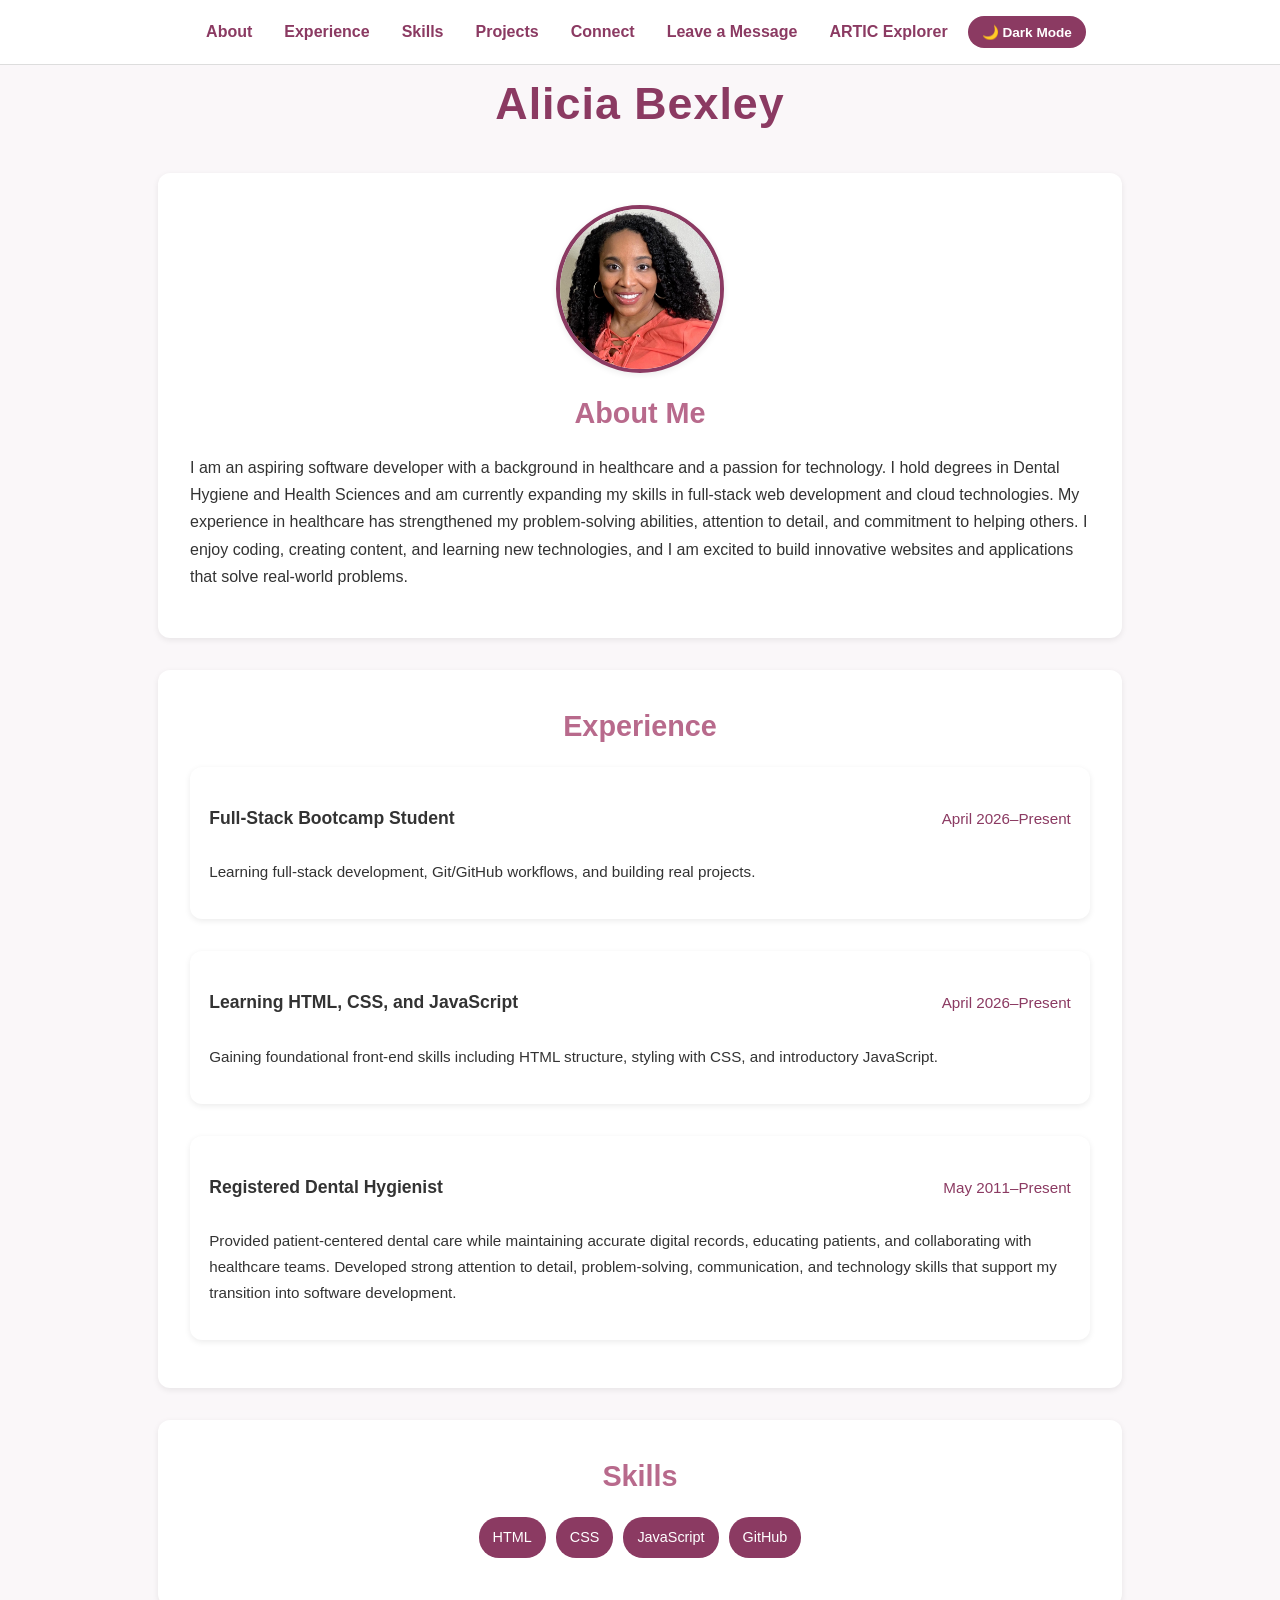
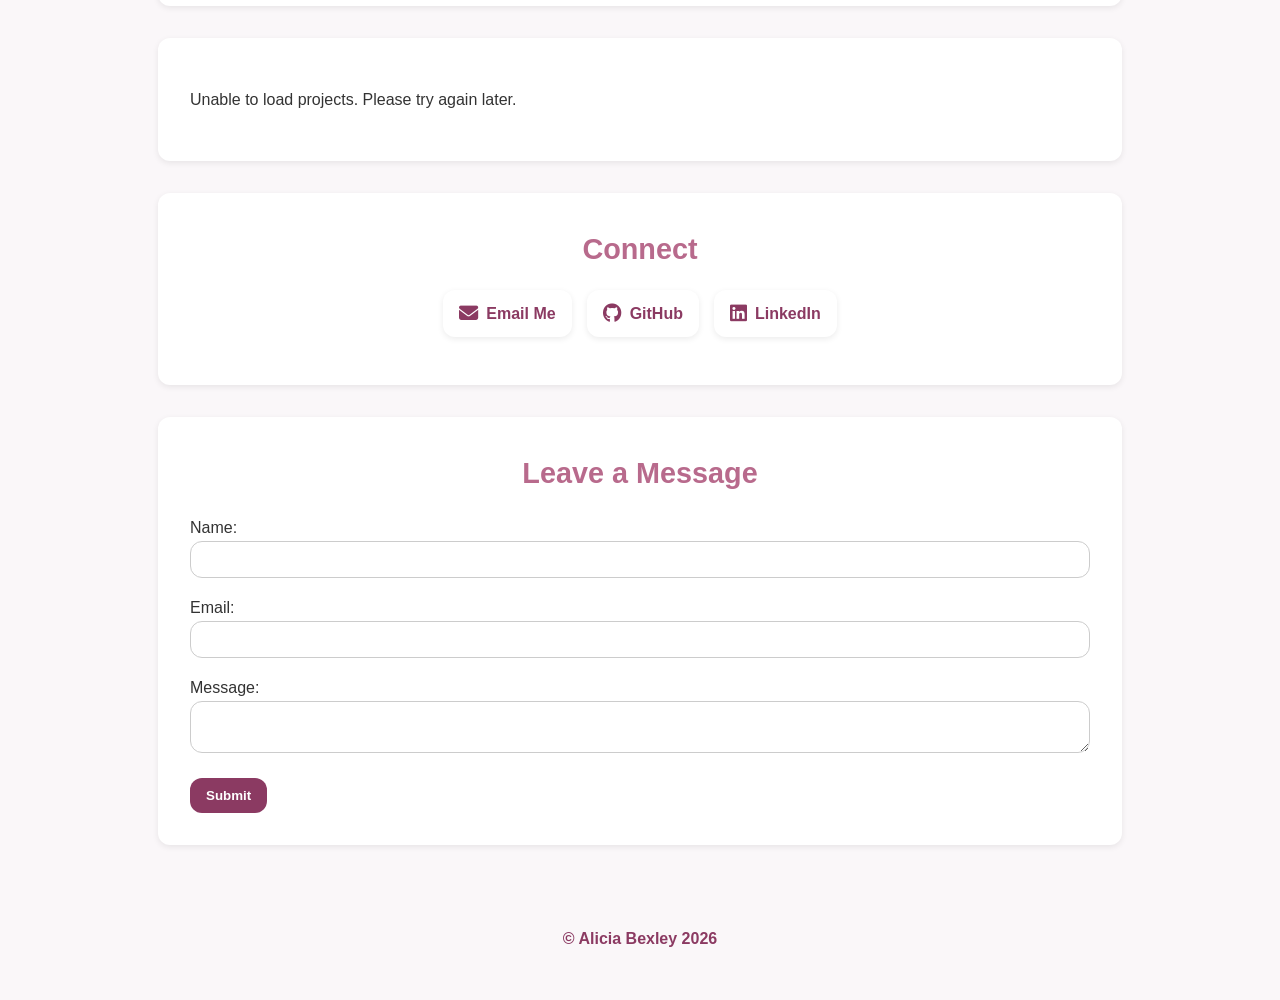
==== commit 1e9a9b5e: "Complete final project updates" ====
--- a/index.html
+++ b/index.html
@@ -9,59 +9,81 @@
     <meta name="description" content="Portfolio webpage for Alicia Bexley">
     <link rel="stylesheet" href="css/index.css">
     <link href="https://fonts.googleapis.com/css2?family=Pacifico&display=swap" rel="stylesheet">
-   
+    <link rel="stylesheet" href="https://cdnjs.cloudflare.com/ajax/libs/font-awesome/6.5.0/css/all.min.css">
 
     
 </head>
 
-<body>
-
-    <nav>
-  <a href="#about">About</a>
-  <a href="#experience">Experience</a>
-  <a href="#skills">Skills</a>
-  <a href="#projects">Projects</a>
-  <a href="#connect">Connect</a>
-  <a href="#leave-message">Leave a Message</a>
-
+<nav>
+  <button id="hamburger" aria-label="Open navigation menu">☰</button>
+  <div id="nav-links">
+    <a href="#about">About</a>
+    <a href="#experience">Experience</a>
+    <a href="#skills">Skills</a>
+    <a href="#projects">Projects</a>
+    <a href="#connect">Connect</a>
+    <a href="#leave-message">Leave a Message</a>
+    <a href="artic-explorer/index.html">ARTIC Explorer</a>
+    <button id="darkModeToggle" aria-label="Toggle dark mode">🌙 Dark Mode</button>
+  </div>
 </nav>
     
 <h1>Alicia Bexley</h1>
 
     <section id="about">
-        <h2>About</h2>
-        <p>
-            I am currently learning full-stack web development and cloud technologies.
-            I have a background in dental hygiene and enjoy creating content, coding,
-            and learning new tech skills. My goal is to become a software developer
-            and build websites and applications that help people.
+      
+         <div class="profile-wrapper">
+        <img src="images/profile.JPG" alt="Photo of Alicia Bexley">
+    </div>
+       
+    <h2>About Me</h2>
+     
+    <p>
+           I am an aspiring software developer with a background in healthcare and a passion for technology. I hold degrees in Dental Hygiene and Health Sciences and am currently expanding my skills in full-stack web development and cloud technologies. My experience in healthcare has strengthened my problem-solving abilities, attention to detail, and commitment to helping others. I enjoy coding, creating content, and learning new technologies, and I am excited to build innovative websites and applications that solve real-world problems.
+
         </p>
     </section>
 
-    <section id="experience">
+   <section id="experience">
   <h2>Experience</h2>
 
-  <div class="experience-item">
-    <div class="experience-top">
-      <h3 class="job-title">Learning HTML, CSS, and JavaScript</h3>
-      <span class="job-date">April 2026–Present</span>
+  <div class="experience-list">
+
+    <div class="experience-item">
+      <div class="experience-top">
+        <h3 class="job-title">Full-Stack Bootcamp Student</h3>
+        <span class="job-date">April 2026–Present</span>
+      </div>
+      <p class="job-description">
+        Learning full-stack development, Git/GitHub workflows, and building real projects.
+      </p>
     </div>
-    <p class="job-description">
-      Gaining foundational front-end skills including HTML structure, styling with CSS, and introductory JavaScript.
-    </p>
+
+    <div class="experience-item">
+      <div class="experience-top">
+        <h3 class="job-title">Learning HTML, CSS, and JavaScript</h3>
+        <span class="job-date">April 2026–Present</span>
+      </div>
+      <p class="job-description">
+        Gaining foundational front-end skills including HTML structure, styling with CSS, and introductory JavaScript.
+      </p>
+    </div>
+
+    <div class="experience-item">
+      <div class="experience-top">
+        <h3 class="job-title">Registered Dental Hygienist</h3>
+        <span class="job-date">May 2011–Present</span>
+      </div>
+      <p class="job-description">
+        Provided patient-centered dental care while maintaining accurate digital records, educating patients, and collaborating with healthcare teams. Developed strong attention to detail, problem-solving, communication, and technology skills that support my transition into software development.
+      </p>
+    </div>
+
   </div>
 
-  <div class="experience-item">
-    <div class="experience-top">
-      <h3 class="job-title">Full-Stack Bootcamp Student</h3>
-      <span class="job-date">April 2026–Present</span>
-    </div>
-    <p class="job-description">
-      Learning full-stack development, Git/GitHub workflows, and building real projects.
-    </p>
-  </div>
+</section>
 
-    </section>
+</section>
 
     <section id="skills">
         <h2>Skills</h2>
@@ -74,18 +96,23 @@
   <ul></ul>
 </section>
 
-    <section id="connect">
+  <section id="connect">
     <h2>Connect</h2>
 
     <ul>
         <li>
-            <a href="https://github.com/abexley" target="_blank">
-                GitHub
+            <a href="mailto:abexley_05@yahoo.com" aria-label="Email Me">
+                <i class="fas fa-envelope"></i> Email Me
             </a>
         </li>
         <li>
-            <a href="https://www.linkedin.com/in/alicia-bexley-3354b2248" target="_blank">
-                LinkedIn
+            <a href="https://github.com/abexley" target="_blank" aria-label="GitHub">
+                <i class="fab fa-github"></i> GitHub
+            </a>
+        </li>
+        <li>
+            <a href="https://www.linkedin.com/in/alicia-bexley-3354b2248" target="_blank" aria-label="LinkedIn">
+                <i class="fab fa-linkedin"></i> LinkedIn
             </a>
         </li>
     </ul>
@@ -110,15 +137,10 @@
 
 <section id="messages">
     <h2>Messages</h2>
-    <ul></ul>
+    <ul id="messages-list"></ul>
 </section>
 
 <script src="js/index.js"></script>
 </body>
 </html>
 
-
-
-<footer id="connect">
-  <p>© 2026 Alicia Bexley</p>
-</footer>
--- a/css/index.css
+++ b/css/index.css
@@ -53,7 +53,7 @@
 }
 
 /* =========================================================
-   NAVIGATION 
+   NAVIGATION
    ========================================================= */
 nav {
     position: sticky;
@@ -76,8 +76,41 @@
     color: var(--accent-light);
 }
 
-/* =========================================================
-   SECTION LAYOUT 
+#hamburger {
+    display: none;
+    background: none;
+    border: none;
+    font-size: 1.8rem;
+    cursor: pointer;
+    color: var(--accent);
+}
+
+#nav-links {
+    display: flex;
+    flex-wrap: wrap;
+    justify-content: center;
+    align-items: center;
+    gap: 8px;
+}
+
+#darkModeToggle {
+    background: var(--accent);
+    color: white;
+    border: none;
+    padding: 8px 14px;
+    border-radius: 20px;
+    cursor: pointer;
+    font-weight: 600;
+    font-size: 0.85rem;
+    transition: 0.2s ease;
+}
+
+#darkModeToggle:hover {
+    background: var(--accent-light);
+}
+
+/* =========================================================
+   SECTION LAYOUT
    ========================================================= */
 section {
     max-width: var(--max-width);
@@ -89,7 +122,7 @@
 }
 
 /* =========================================================
-   ABOUT SECTION (
+   ABOUT SECTION
    ========================================================= */
 .profile-wrapper {
     display: flex;
@@ -107,8 +140,14 @@
 }
 
 /* =========================================================
-   EXPERIENCE SECTION 
-   ========================================================= */
+   EXPERIENCE SECTION
+   ========================================================= */
+.experience-list {
+    display: flex;
+    flex-direction: column;
+    gap: 1rem;
+}
+
 .experience-item {
     background: var(--card-bg);
     padding: 1.2rem;
@@ -139,7 +178,7 @@
 }
 
 /* =========================================================
-   SKILLS SECTION 
+   SKILLS SECTION
    ========================================================= */
 #skills ul {
     display: flex;
@@ -159,7 +198,7 @@
 }
 
 /* =========================================================
-   PROJECTS SECTION (Rubric: API inserts repos)
+   PROJECTS SECTION
    ========================================================= */
 #projects ul {
     list-style: none;
@@ -195,7 +234,7 @@
 }
 
 /* =========================================================
-   LEAVE A MESSAGE SECTION 
+   LEAVE A MESSAGE SECTION
    ========================================================= */
 form input,
 form textarea {
@@ -205,6 +244,7 @@
     border: 1px solid #ccc;
     margin-bottom: 1rem;
     font-family: var(--font-body);
+    box-sizing: border-box;
 }
 
 form button {
@@ -225,6 +265,9 @@
     list-style: none;
     padding: 0;
     margin-top: 1.5rem;
+    display: flex;
+    flex-direction: column;
+    gap: 1rem;
 }
 
 .message-item {
@@ -255,7 +298,7 @@
 }
 
 /* =========================================================
-   CONNECT SECTION 
+   CONNECT SECTION
    ========================================================= */
 #connect ul {
     display: flex;
@@ -266,20 +309,31 @@
 }
 
 #connect a {
+    display: flex;
+    align-items: center;
+    gap: 8px;
     background: white;
-    padding: 10px;
+    padding: 10px 16px;
     border-radius: var(--radius);
     color: var(--accent);
     font-weight: 600;
     text-decoration: none;
+    box-shadow: var(--shadow);
+    transition: 0.2s ease;
 }
 
 #connect a:hover {
     color: var(--accent-light);
-}
-
-/* =========================================================
-   FOOTER 
+    transform: translateY(-2px);
+    box-shadow: 0 4px 12px rgba(0,0,0,0.12);
+}
+
+#connect i {
+    font-size: 1.2rem;
+}
+
+/* =========================================================
+   FOOTER
    ========================================================= */
 footer {
     text-align: center;
@@ -287,140 +341,7 @@
     color: var(--accent);
     font-weight: 600;
 }
-/* =========================
-   MESSAGE FORM STYLING
-========================= */
-#leave-message form {
-  display: flex;
-  flex-direction: column;
-  gap: 16px;
-}
-
-#leave-message label {
-  font-size: 0.95rem;
-  color: #5a2a4a;
-  margin-bottom: 4px;
-  display: block;
-}
-
-#leave-message input,
-#leave-message textarea {
-  width: 100%;
-  padding: 12px 14px;
-  border: 2px solid #d48aad;
-  border-radius: 8px;
-  font-family: "Pacifico", cursive;
-  font-size: 1rem;
-  background-color: #fff;
-  color: #333;
-  box-sizing: border-box;
-  transition: border-color 0.2s ease;
-}
-
-#messages input:focus,
-#messages textarea:focus {
-  outline: none;
-  border-color: #8b3a62;
-}
-
-#messages textarea {
-  min-height: 120px;
-  resize: vertical;
-}
-
-#leave-message form button[type="submit"] {
-  align-self: flex-start;
-  background-color: #8b3a62;
-  color: white;
-  border: none;
-  border-radius: 8px;
-  padding: 14px 28px;
-  font-family: "Pacifico", cursive;
-  font-size: 1rem;
-  cursor: pointer;
-  transition: background-color 0.2s ease;
-  min-width: 120px;
-  min-height: 48px;
-}
-
-#messages ul li {
-  display: flex;
-  flex-wrap: wrap;
-  align-items: center;
-  gap: 10px;
-  justify-content: space-between;
-}
-
-#messages ul li a {
-  font-weight: bold;
-  color: #8b3a62;
-}
-
-#messages ul li span {
-  flex: 1;
-  min-width: 100px;
-}
-
-#messages ul li button {
-  background-color: #c0395a;
-  color: white;
-  border: none;
-  border-radius: 6px;
-  padding: 8px 16px;
-  font-size: 0.9rem;
-  cursor: pointer;
-  min-width: 80px;
-  min-height: 44px;
-  transition: background-color 0.2s ease;
-  font-family: "Pacifico", cursive;
-}
-
-#messages ul li button:hover {
-  background-color: #8b0000;
-}
-
-/* =========================
-   MEDIA QUERIES — FORM
-@media (max-width: 600px) {
-  #messages input,
-  #messages textarea {
-    font-size: 1rem;   /* To prevent the iOS auto-zoom (must be ≥16px equivalent) */
-    padding: 14px;
-  }
-
-  #messages form button[type="submit"] {
-    width: 100%;
-    padding: 16px;
-    font-size: 1.1rem;
-  }
-
-  #messages ul li button {
-    width: 100%;
-    padding: 12px;
-    font-size: 1rem;
-  }
-}
-/* =========================
-   EDIT BUTTON & INLINE EDIT
-/* Edit input field */
-#messages ul li input.edit-input {
-  flex: 1;
-  padding: 6px 10px;
-  border: 2px solid #d48aad;
-  border-radius: 6px;
-  font-family: "Pacifico", cursive;
-  font-size: 0.9rem;
-  color: #333;
-  min-width: 100px;
-}
-
-/* Edit button */
-#messages ul li button:first-of-type {
-  background-color: #8b3a62;
-}
-
-#messages ul li button:first-of-type:hover {
-  background-color: #5a2a4a;
+
 /* =========================================================
    RESPONSIVE DESIGN
    ========================================================= */
@@ -428,4 +349,43 @@
     h1 { font-size: 2.2rem; }
     section { padding: 1.5rem; }
     #projects li { width: 100%; }
-}
+
+    #hamburger {
+        display: block;
+    }
+
+    #nav-links {
+        display: none;
+        flex-direction: column;
+        align-items: center;
+        gap: 12px;
+        padding-top: 1rem;
+    }
+
+    #nav-links.open {
+        display: flex;
+    }
+}
+
+/* =========================================================
+   DARK MODE
+   ========================================================= */
+body.dark-mode {
+    --bg: #1a1013;
+    --card-bg: #2a1a21;
+    --text: #f0e6ec;
+    --accent: #d4729a;
+    --accent-light: #e89dba;
+}
+
+body.dark-mode nav {
+    background: #110b0e;
+    border-bottom-color: #3a2030;
+}
+
+body.dark-mode form input,
+body.dark-mode form textarea {
+    background: #2a1a21;
+    color: #f0e6ec;
+    border-color: #3a2030;
+}
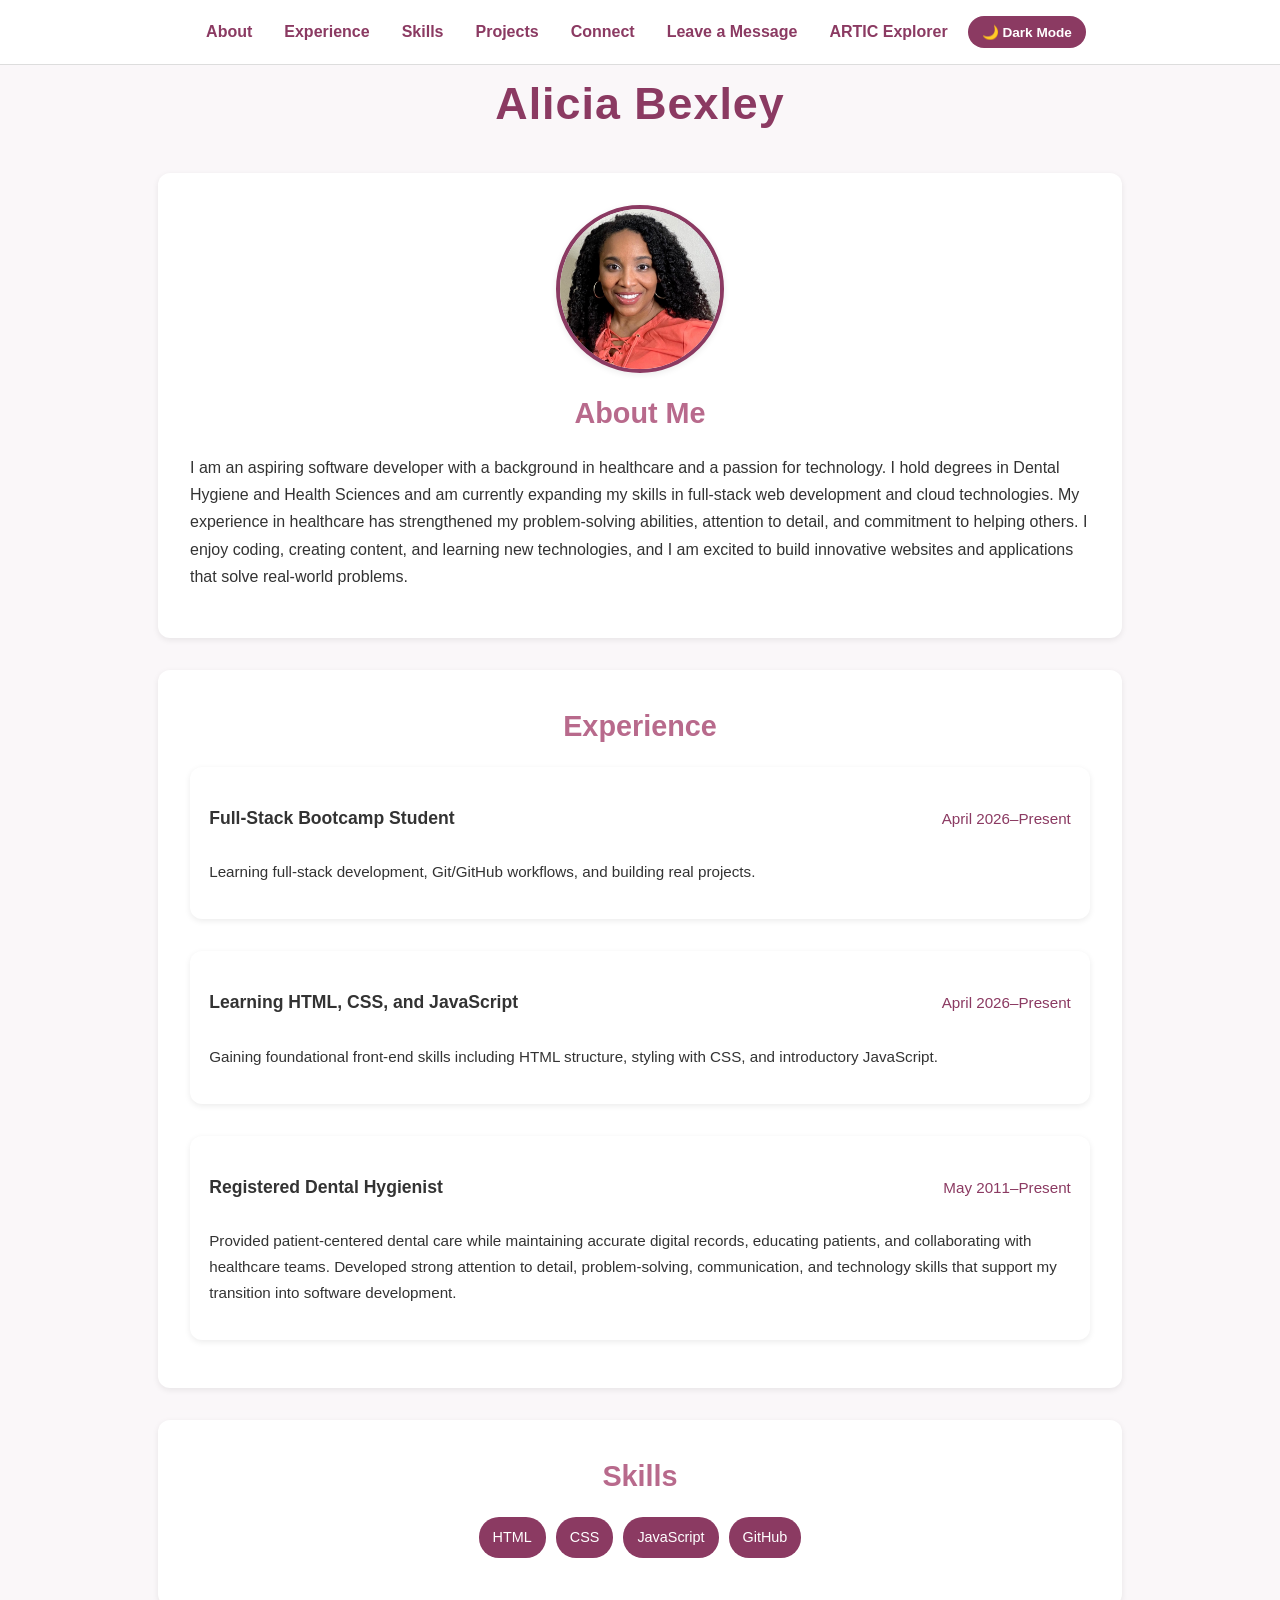
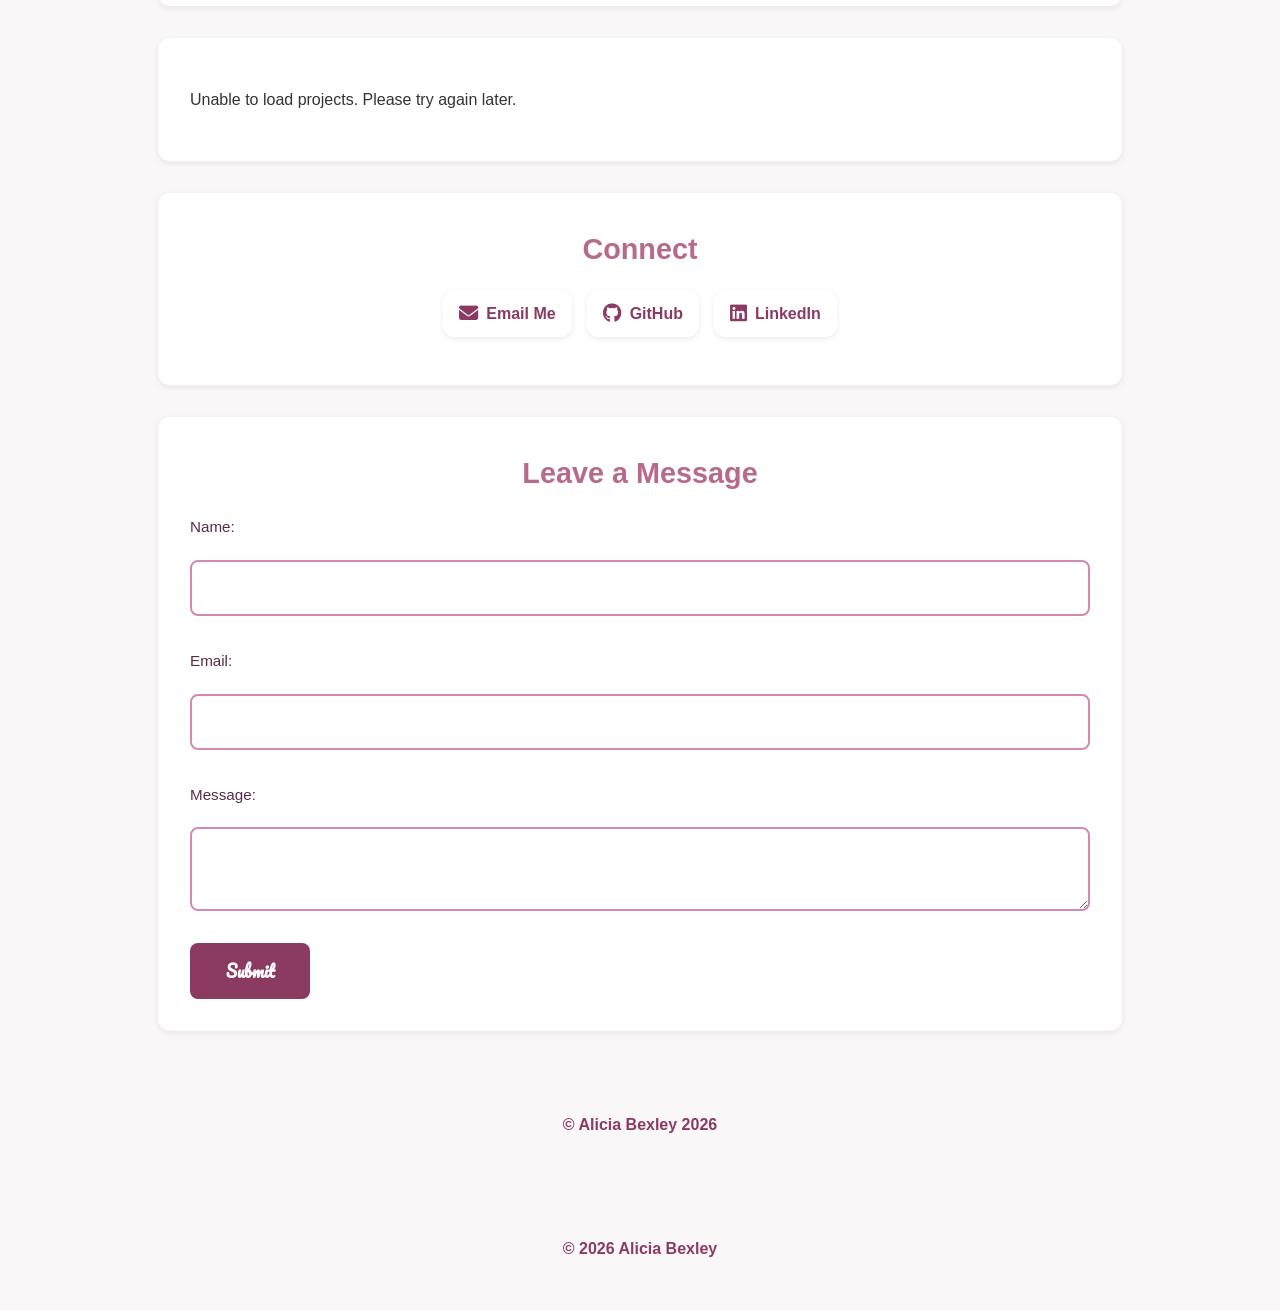
==== commit 9db63c5c: "Merge branch 'lesson-10'" ====
--- a/index.html
+++ b/index.html
@@ -144,3 +144,8 @@
 </body>
 </html>
 
+
+
+<footer id="connect">
+  <p>© 2026 Alicia Bexley</p>
+</footer>
--- a/css/index.css
+++ b/css/index.css
@@ -341,7 +341,140 @@
     color: var(--accent);
     font-weight: 600;
 }
-
+/* =========================
+   MESSAGE FORM STYLING
+========================= */
+#leave-message form {
+  display: flex;
+  flex-direction: column;
+  gap: 16px;
+}
+
+#leave-message label {
+  font-size: 0.95rem;
+  color: #5a2a4a;
+  margin-bottom: 4px;
+  display: block;
+}
+
+#leave-message input,
+#leave-message textarea {
+  width: 100%;
+  padding: 12px 14px;
+  border: 2px solid #d48aad;
+  border-radius: 8px;
+  font-family: "Pacifico", cursive;
+  font-size: 1rem;
+  background-color: #fff;
+  color: #333;
+  box-sizing: border-box;
+  transition: border-color 0.2s ease;
+}
+
+#messages input:focus,
+#messages textarea:focus {
+  outline: none;
+  border-color: #8b3a62;
+}
+
+#messages textarea {
+  min-height: 120px;
+  resize: vertical;
+}
+
+#leave-message form button[type="submit"] {
+  align-self: flex-start;
+  background-color: #8b3a62;
+  color: white;
+  border: none;
+  border-radius: 8px;
+  padding: 14px 28px;
+  font-family: "Pacifico", cursive;
+  font-size: 1rem;
+  cursor: pointer;
+  transition: background-color 0.2s ease;
+  min-width: 120px;
+  min-height: 48px;
+}
+
+#messages ul li {
+  display: flex;
+  flex-wrap: wrap;
+  align-items: center;
+  gap: 10px;
+  justify-content: space-between;
+}
+
+#messages ul li a {
+  font-weight: bold;
+  color: #8b3a62;
+}
+
+#messages ul li span {
+  flex: 1;
+  min-width: 100px;
+}
+
+#messages ul li button {
+  background-color: #c0395a;
+  color: white;
+  border: none;
+  border-radius: 6px;
+  padding: 8px 16px;
+  font-size: 0.9rem;
+  cursor: pointer;
+  min-width: 80px;
+  min-height: 44px;
+  transition: background-color 0.2s ease;
+  font-family: "Pacifico", cursive;
+}
+
+#messages ul li button:hover {
+  background-color: #8b0000;
+}
+
+/* =========================
+   MEDIA QUERIES — FORM
+@media (max-width: 600px) {
+  #messages input,
+  #messages textarea {
+    font-size: 1rem;   /* To prevent the iOS auto-zoom (must be ≥16px equivalent) */
+    padding: 14px;
+  }
+
+  #messages form button[type="submit"] {
+    width: 100%;
+    padding: 16px;
+    font-size: 1.1rem;
+  }
+
+  #messages ul li button {
+    width: 100%;
+    padding: 12px;
+    font-size: 1rem;
+  }
+}
+/* =========================
+   EDIT BUTTON & INLINE EDIT
+/* Edit input field */
+#messages ul li input.edit-input {
+  flex: 1;
+  padding: 6px 10px;
+  border: 2px solid #d48aad;
+  border-radius: 6px;
+  font-family: "Pacifico", cursive;
+  font-size: 0.9rem;
+  color: #333;
+  min-width: 100px;
+}
+
+/* Edit button */
+#messages ul li button:first-of-type {
+  background-color: #8b3a62;
+}
+
+#messages ul li button:first-of-type:hover {
+  background-color: #5a2a4a;
 /* =========================================================
    RESPONSIVE DESIGN
    ========================================================= */
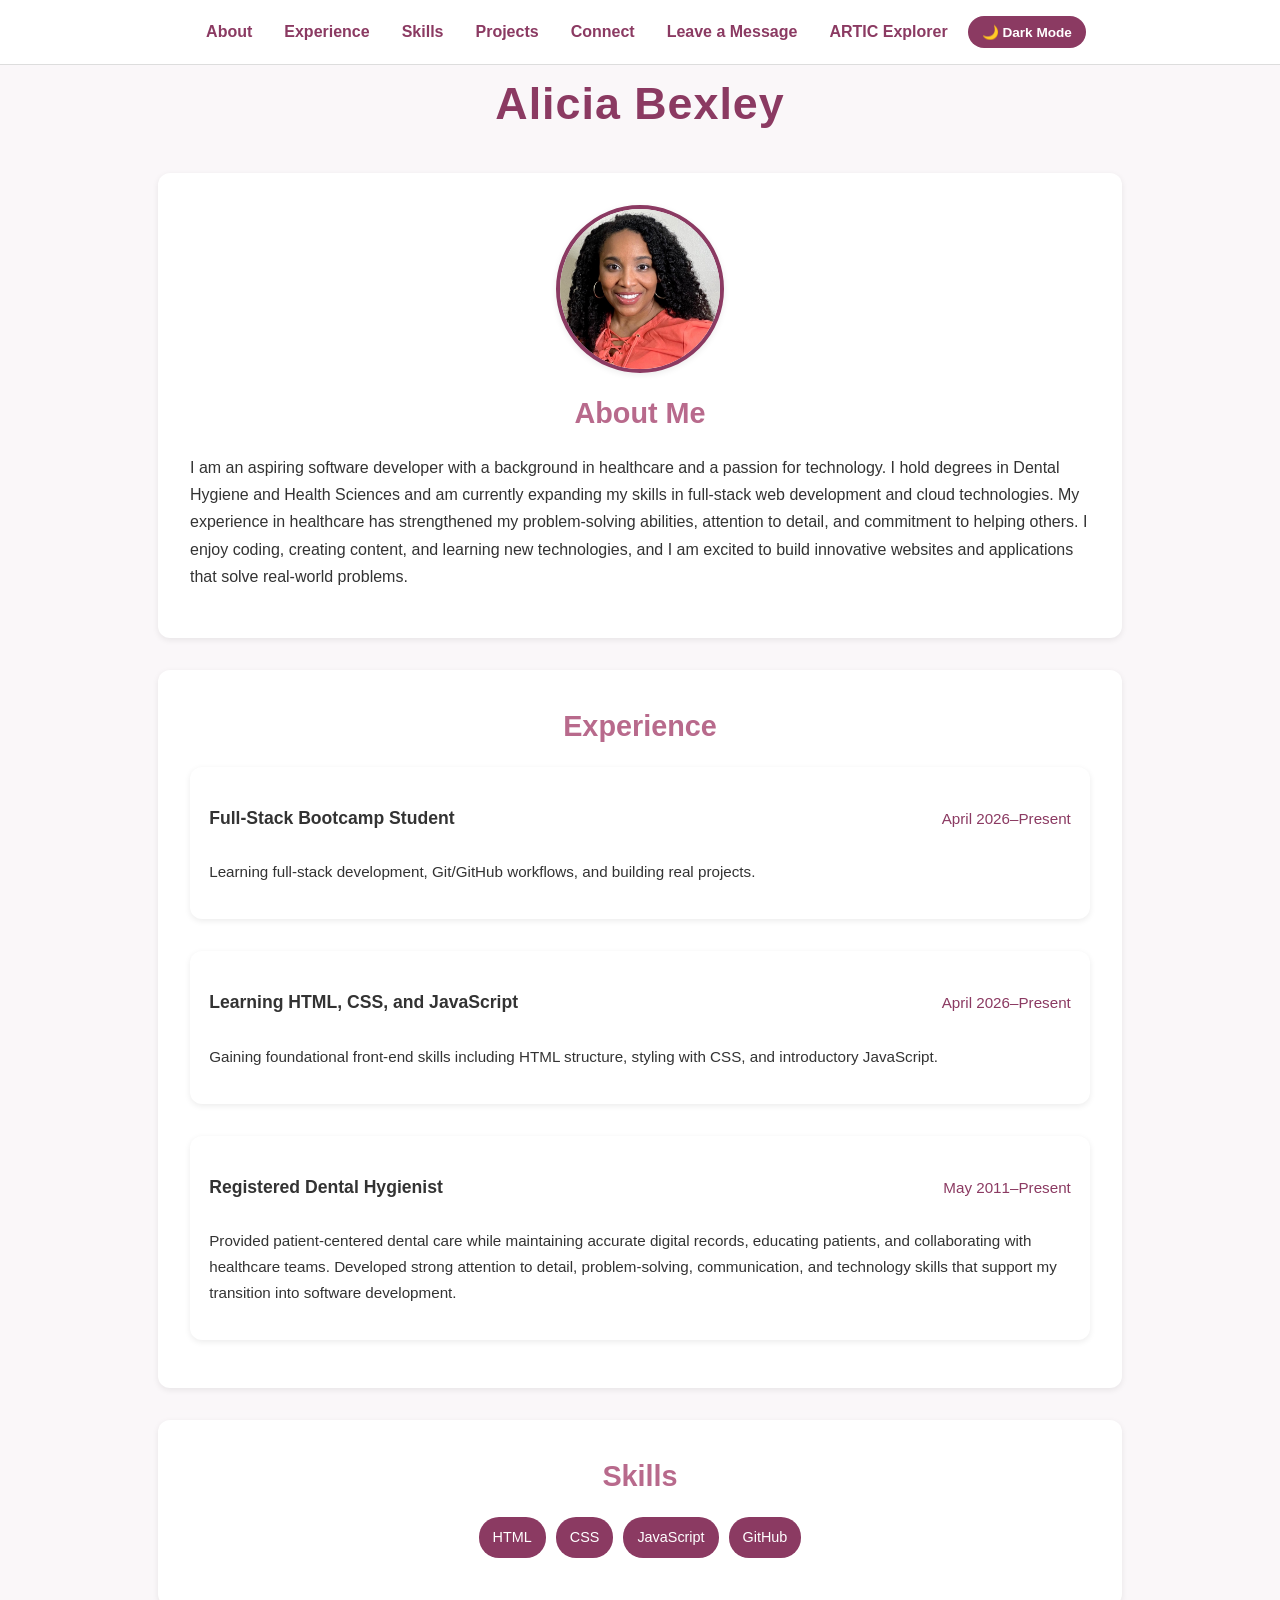
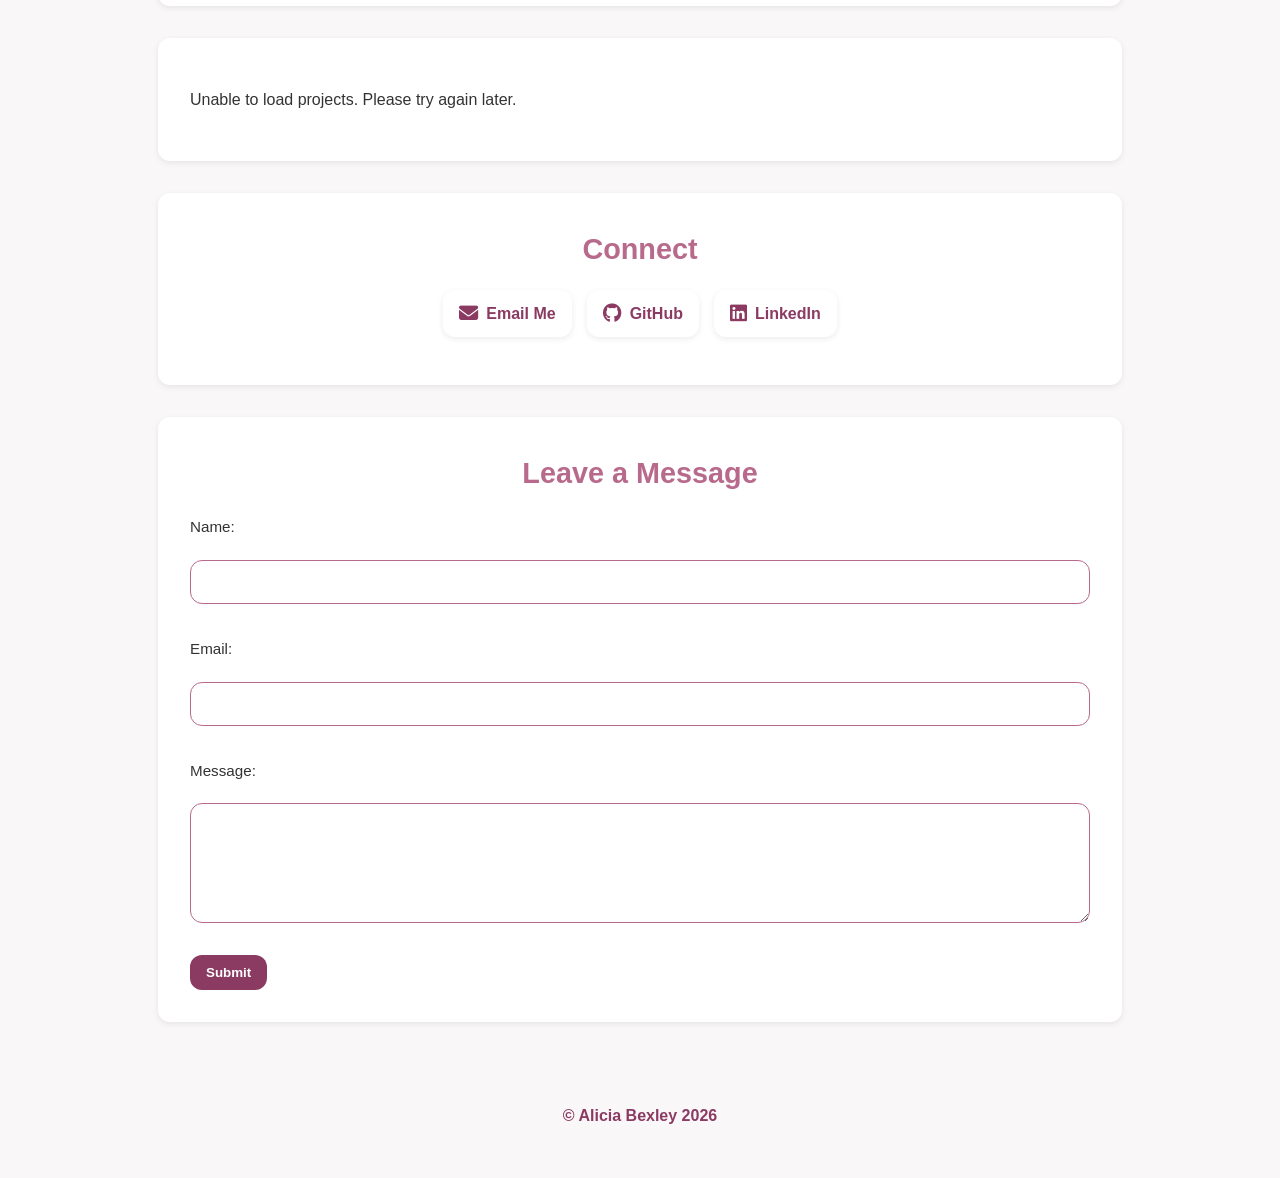
==== commit 36b54ad4: "Fix fonts, form styling, and label colors" ====
--- a/index.html
+++ b/index.html
@@ -10,9 +10,9 @@
     <link rel="stylesheet" href="css/index.css">
     <link href="https://fonts.googleapis.com/css2?family=Pacifico&display=swap" rel="stylesheet">
     <link rel="stylesheet" href="https://cdnjs.cloudflare.com/ajax/libs/font-awesome/6.5.0/css/all.min.css">
+</head>
 
-    
-</head>
+<body>
 
 <nav>
   <button id="hamburger" aria-label="Open navigation menu">☰</button>
@@ -27,125 +27,110 @@
     <button id="darkModeToggle" aria-label="Toggle dark mode">🌙 Dark Mode</button>
   </div>
 </nav>
-    
+
 <h1>Alicia Bexley</h1>
 
     <section id="about">
-      
-         <div class="profile-wrapper">
-        <img src="images/profile.JPG" alt="Photo of Alicia Bexley">
-    </div>
-       
-    <h2>About Me</h2>
-     
-    <p>
-           I am an aspiring software developer with a background in healthcare and a passion for technology. I hold degrees in Dental Hygiene and Health Sciences and am currently expanding my skills in full-stack web development and cloud technologies. My experience in healthcare has strengthened my problem-solving abilities, attention to detail, and commitment to helping others. I enjoy coding, creating content, and learning new technologies, and I am excited to build innovative websites and applications that solve real-world problems.
-
+        <div class="profile-wrapper">
+            <img src="images/profile.JPG" alt="Photo of Alicia Bexley">
+        </div>
+        <h2>About Me</h2>
+        <p>
+            I am an aspiring software developer with a background in healthcare and a passion for technology. I hold degrees in Dental Hygiene and Health Sciences and am currently expanding my skills in full-stack web development and cloud technologies. My experience in healthcare has strengthened my problem-solving abilities, attention to detail, and commitment to helping others. I enjoy coding, creating content, and learning new technologies, and I am excited to build innovative websites and applications that solve real-world problems.
         </p>
     </section>
 
-   <section id="experience">
-  <h2>Experience</h2>
+    <section id="experience">
+        <h2>Experience</h2>
 
-  <div class="experience-list">
+        <div class="experience-list">
 
-    <div class="experience-item">
-      <div class="experience-top">
-        <h3 class="job-title">Full-Stack Bootcamp Student</h3>
-        <span class="job-date">April 2026–Present</span>
-      </div>
-      <p class="job-description">
-        Learning full-stack development, Git/GitHub workflows, and building real projects.
-      </p>
-    </div>
+            <div class="experience-item">
+                <div class="experience-top">
+                    <h3 class="job-title">Full-Stack Bootcamp Student</h3>
+                    <span class="job-date">April 2026–Present</span>
+                </div>
+                <p class="job-description">
+                    Learning full-stack development, Git/GitHub workflows, and building real projects.
+                </p>
+            </div>
 
-    <div class="experience-item">
-      <div class="experience-top">
-        <h3 class="job-title">Learning HTML, CSS, and JavaScript</h3>
-        <span class="job-date">April 2026–Present</span>
-      </div>
-      <p class="job-description">
-        Gaining foundational front-end skills including HTML structure, styling with CSS, and introductory JavaScript.
-      </p>
-    </div>
+            <div class="experience-item">
+                <div class="experience-top">
+                    <h3 class="job-title">Learning HTML, CSS, and JavaScript</h3>
+                    <span class="job-date">April 2026–Present</span>
+                </div>
+                <p class="job-description">
+                    Gaining foundational front-end skills including HTML structure, styling with CSS, and introductory JavaScript.
+                </p>
+            </div>
 
-    <div class="experience-item">
-      <div class="experience-top">
-        <h3 class="job-title">Registered Dental Hygienist</h3>
-        <span class="job-date">May 2011–Present</span>
-      </div>
-      <p class="job-description">
-        Provided patient-centered dental care while maintaining accurate digital records, educating patients, and collaborating with healthcare teams. Developed strong attention to detail, problem-solving, communication, and technology skills that support my transition into software development.
-      </p>
-    </div>
+            <div class="experience-item">
+                <div class="experience-top">
+                    <h3 class="job-title">Registered Dental Hygienist</h3>
+                    <span class="job-date">May 2011–Present</span>
+                </div>
+                <p class="job-description">
+                    Provided patient-centered dental care while maintaining accurate digital records, educating patients, and collaborating with healthcare teams. Developed strong attention to detail, problem-solving, communication, and technology skills that support my transition into software development.
+                </p>
+            </div>
 
-  </div>
-
-</section>
-
-</section>
+        </div>
+    </section>
 
     <section id="skills">
         <h2>Skills</h2>
-      <ul></ul>
+        <ul></ul>
     </section>
 
     <section id="projects">
         <h2>Projects</h2>
+        <ul></ul>
+    </section>
 
-  <ul></ul>
-</section>
+    <section id="connect">
+        <h2>Connect</h2>
+        <ul>
+            <li>
+                <a href="mailto:abexley_05@yahoo.com" aria-label="Email Me">
+                    <i class="fas fa-envelope"></i> Email Me
+                </a>
+            </li>
+            <li>
+                <a href="https://github.com/abexley" target="_blank" aria-label="GitHub">
+                    <i class="fab fa-github"></i> GitHub
+                </a>
+            </li>
+            <li>
+                <a href="https://www.linkedin.com/in/alicia-bexley-3354b2248" target="_blank" aria-label="LinkedIn">
+                    <i class="fab fa-linkedin"></i> LinkedIn
+                </a>
+            </li>
+        </ul>
+    </section>
 
-  <section id="connect">
-    <h2>Connect</h2>
+    <section id="leave-message">
+        <h2>Leave a Message</h2>
+        <form name="leave_message">
+            <label for="usersName">Name:</label>
+            <input type="text" name="usersName" required>
 
-    <ul>
-        <li>
-            <a href="mailto:abexley_05@yahoo.com" aria-label="Email Me">
-                <i class="fas fa-envelope"></i> Email Me
-            </a>
-        </li>
-        <li>
-            <a href="https://github.com/abexley" target="_blank" aria-label="GitHub">
-                <i class="fab fa-github"></i> GitHub
-            </a>
-        </li>
-        <li>
-            <a href="https://www.linkedin.com/in/alicia-bexley-3354b2248" target="_blank" aria-label="LinkedIn">
-                <i class="fab fa-linkedin"></i> LinkedIn
-            </a>
-        </li>
-    </ul>
-</section>
+            <label for="usersEmail">Email:</label>
+            <input type="email" name="usersEmail" required>
 
-<section id="leave-message">
-    <h2>Leave a Message</h2>
+            <label for="usersMessage">Message:</label>
+            <textarea name="usersMessage" required></textarea>
 
-    <form name="leave_message">
-        <label for="usersName">Name:</label>
-        <input type="text" name="usersName" required>
+            <button type="submit">Submit</button>
+        </form>
+    </section>
 
-        <label for="usersEmail">Email:</label>
-        <input type="email" name="usersEmail" required>
+    <section id="messages">
+        <h2>Messages</h2>
+        <ul id="messages-list"></ul>
+    </section>
 
-        <label for="usersMessage">Message:</label>
-        <textarea name="usersMessage" required></textarea>
+    <script src="js/index.js"></script>
 
-        <button type="submit">Submit</button>
-    </form>
-</section>
-
-<section id="messages">
-    <h2>Messages</h2>
-    <ul id="messages-list"></ul>
-</section>
-
-<script src="js/index.js"></script>
 </body>
-</html>
-
-
-
-<footer id="connect">
-  <p>© 2026 Alicia Bexley</p>
-</footer>
+</html>
--- a/css/index.css
+++ b/css/index.css
@@ -102,6 +102,7 @@
     cursor: pointer;
     font-weight: 600;
     font-size: 0.85rem;
+    font-family: var(--font-body);
     transition: 0.2s ease;
 }
 
@@ -236,15 +237,41 @@
 /* =========================================================
    LEAVE A MESSAGE SECTION
    ========================================================= */
+#leave-message form {
+    display: flex;
+    flex-direction: column;
+    gap: 16px;
+    align-items: flex-start;
+}
+
+#leave-message label {
+    font-size: 0.95rem;
+    color: var(--text);
+    margin-bottom: 4px;
+    display: block;
+}
 form input,
 form textarea {
     width: 100%;
-    padding: 10px;
-    border-radius: var(--radius);
-    border: 1px solid #ccc;
+    padding: 12px 14px;
+    border-radius: var(--radius);
+    border: 1px solid var(--accent-light);
     margin-bottom: 1rem;
     font-family: var(--font-body);
+    font-size: 1rem;
     box-sizing: border-box;
+    transition: border-color 0.2s ease;
+}
+
+form input:focus,
+form textarea:focus {
+    outline: none;
+    border-color: #8b3a62;
+}
+
+form textarea {
+    min-height: 120px;
+    resize: vertical;
 }
 
 form button {
@@ -255,12 +282,16 @@
     border-radius: var(--radius);
     cursor: pointer;
     font-weight: 600;
+    font-family: var(--font-body);
 }
 
 form button:hover {
     background: var(--accent-light);
 }
 
+/* =========================================================
+   MESSAGES LIST
+   ========================================================= */
 #messages-list {
     list-style: none;
     padding: 0;
@@ -276,11 +307,21 @@
     border-radius: var(--radius);
     box-shadow: var(--shadow);
     margin-bottom: 1rem;
+    display: flex;
+    flex-wrap: wrap;
+    align-items: center;
+    gap: 10px;
+    justify-content: space-between;
 }
 
 .message-item a {
     color: var(--accent);
-    font-weight: 600;
+    font-weight: bold;
+}
+
+.message-item span {
+    flex: 1;
+    min-width: 100px;
 }
 
 .message-item button {
@@ -288,13 +329,26 @@
     background: #d9534f;
     color: white;
     border: none;
-    padding: 6px 10px;
+    padding: 8px 16px;
     border-radius: var(--radius);
     cursor: pointer;
+    font-family: var(--font-body);
+    font-size: 0.9rem;
+    min-width: 80px;
+    min-height: 44px;
+    transition: background-color 0.2s ease;
 }
 
 .message-item button:hover {
     background: #c9302c;
+}
+
+.message-item button:first-of-type {
+    background-color: #8b3a62;
+}
+
+.message-item button:first-of-type:hover {
+    background-color: #5a2a4a;
 }
 
 /* =========================================================
@@ -341,140 +395,7 @@
     color: var(--accent);
     font-weight: 600;
 }
-/* =========================
-   MESSAGE FORM STYLING
-========================= */
-#leave-message form {
-  display: flex;
-  flex-direction: column;
-  gap: 16px;
-}
-
-#leave-message label {
-  font-size: 0.95rem;
-  color: #5a2a4a;
-  margin-bottom: 4px;
-  display: block;
-}
-
-#leave-message input,
-#leave-message textarea {
-  width: 100%;
-  padding: 12px 14px;
-  border: 2px solid #d48aad;
-  border-radius: 8px;
-  font-family: "Pacifico", cursive;
-  font-size: 1rem;
-  background-color: #fff;
-  color: #333;
-  box-sizing: border-box;
-  transition: border-color 0.2s ease;
-}
-
-#messages input:focus,
-#messages textarea:focus {
-  outline: none;
-  border-color: #8b3a62;
-}
-
-#messages textarea {
-  min-height: 120px;
-  resize: vertical;
-}
-
-#leave-message form button[type="submit"] {
-  align-self: flex-start;
-  background-color: #8b3a62;
-  color: white;
-  border: none;
-  border-radius: 8px;
-  padding: 14px 28px;
-  font-family: "Pacifico", cursive;
-  font-size: 1rem;
-  cursor: pointer;
-  transition: background-color 0.2s ease;
-  min-width: 120px;
-  min-height: 48px;
-}
-
-#messages ul li {
-  display: flex;
-  flex-wrap: wrap;
-  align-items: center;
-  gap: 10px;
-  justify-content: space-between;
-}
-
-#messages ul li a {
-  font-weight: bold;
-  color: #8b3a62;
-}
-
-#messages ul li span {
-  flex: 1;
-  min-width: 100px;
-}
-
-#messages ul li button {
-  background-color: #c0395a;
-  color: white;
-  border: none;
-  border-radius: 6px;
-  padding: 8px 16px;
-  font-size: 0.9rem;
-  cursor: pointer;
-  min-width: 80px;
-  min-height: 44px;
-  transition: background-color 0.2s ease;
-  font-family: "Pacifico", cursive;
-}
-
-#messages ul li button:hover {
-  background-color: #8b0000;
-}
-
-/* =========================
-   MEDIA QUERIES — FORM
-@media (max-width: 600px) {
-  #messages input,
-  #messages textarea {
-    font-size: 1rem;   /* To prevent the iOS auto-zoom (must be ≥16px equivalent) */
-    padding: 14px;
-  }
-
-  #messages form button[type="submit"] {
-    width: 100%;
-    padding: 16px;
-    font-size: 1.1rem;
-  }
-
-  #messages ul li button {
-    width: 100%;
-    padding: 12px;
-    font-size: 1rem;
-  }
-}
-/* =========================
-   EDIT BUTTON & INLINE EDIT
-/* Edit input field */
-#messages ul li input.edit-input {
-  flex: 1;
-  padding: 6px 10px;
-  border: 2px solid #d48aad;
-  border-radius: 6px;
-  font-family: "Pacifico", cursive;
-  font-size: 0.9rem;
-  color: #333;
-  min-width: 100px;
-}
-
-/* Edit button */
-#messages ul li button:first-of-type {
-  background-color: #8b3a62;
-}
-
-#messages ul li button:first-of-type:hover {
-  background-color: #5a2a4a;
+
 /* =========================================================
    RESPONSIVE DESIGN
    ========================================================= */
@@ -498,6 +419,18 @@
     #nav-links.open {
         display: flex;
     }
+
+    form button[type="submit"] {
+        width: 100%;
+        padding: 16px;
+        font-size: 1.1rem;
+    }
+
+    .message-item button {
+        width: 100%;
+        padding: 12px;
+        font-size: 1rem;
+    }
 }
 
 /* =========================================================
